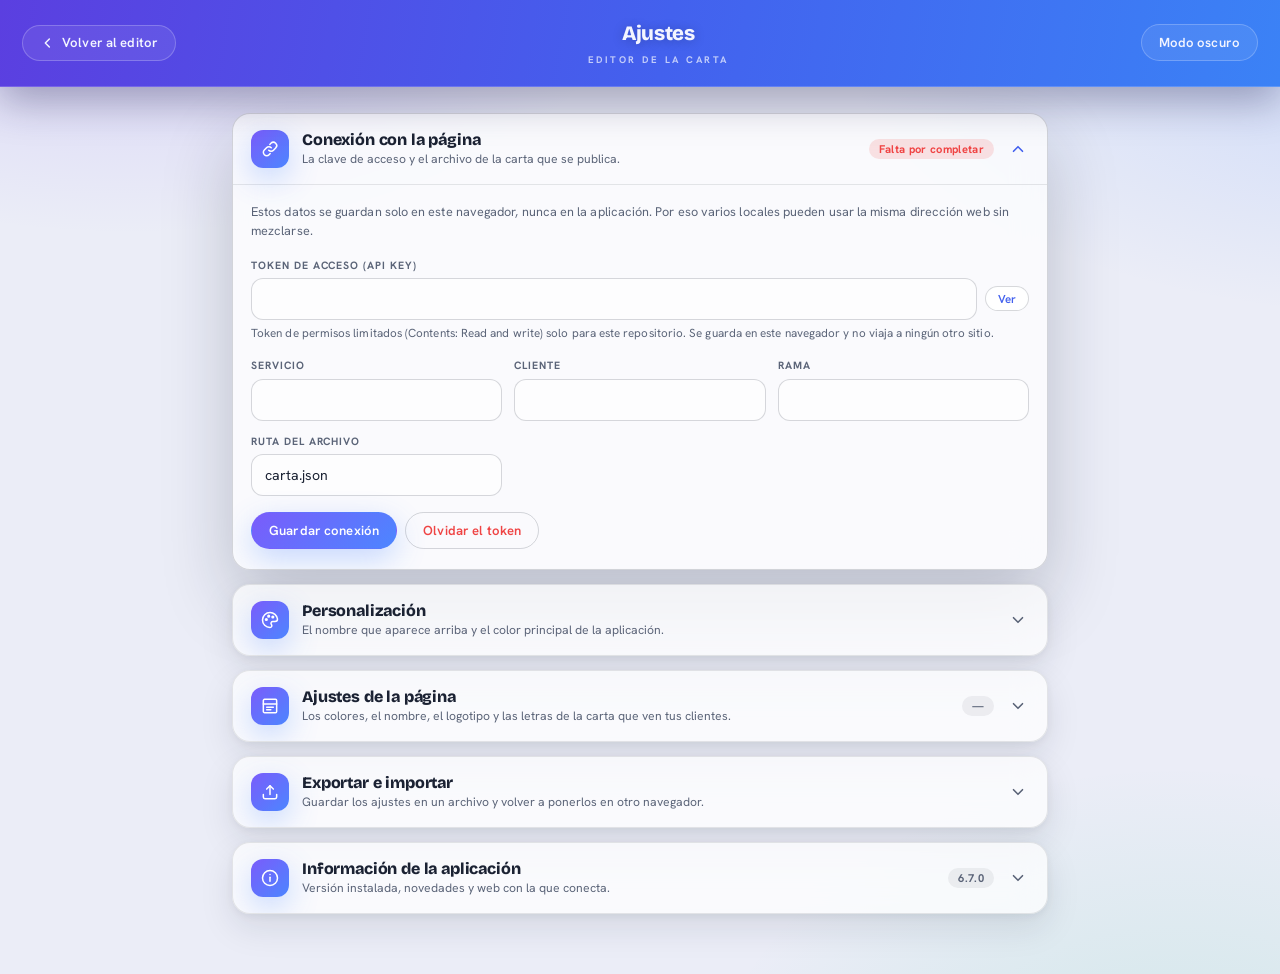
==== ajustes.html @ 87440344 "portada y diseño de notas" ====
<!DOCTYPE html>
<html lang="es">
<head>
<meta charset="UTF-8">
<meta name="viewport" content="width=device-width, initial-scale=1.0">
<title>Ajustes del editor</title>

<script>
/* Los mismos arranques que en index.html: el tema y el color, antes
   de pintar nada, para que no haya parpadeo de color al
   pasar de una página a la otra. */
(function(){try{var t=localStorage.getItem('editorCartaUniversal.tema');
if(t!=='claro'&&t!=='oscuro'){t=(window.matchMedia&&matchMedia('(prefers-color-scheme: dark)').matches)?'oscuro':'claro';}
document.documentElement.setAttribute('data-tema',t);}catch(e){document.documentElement.setAttribute('data-tema','claro');}})();

(function(){try{var g=JSON.parse(localStorage.getItem("editorCartaUniversal.color")||"null");
if(!g||!g.vars)return;var t=document.documentElement.getAttribute("data-tema")==="oscuro"?"oscuro":"claro";
var v=g.vars[t]||g.vars.claro;for(var k in v)document.documentElement.style.setProperty(k,v[k]);}catch(e){}})();
</script>

<!-- Aplicación instalable -->
<link rel="manifest" href="manifest.json">
<meta name="theme-color" content="#0F2E52">
<link rel="icon" href="img/icono-192.png" sizes="192x192">
<link rel="apple-touch-icon" href="img/icono-180.png">
<meta name="apple-mobile-web-app-capable" content="yes">
<meta name="apple-mobile-web-app-title" content="Editor">

<link rel="preconnect" href="https://fonts.googleapis.com">
<link rel="preconnect" href="https://fonts.gstatic.com" crossorigin>
<link href="https://fonts.googleapis.com/css2?family=Bricolage+Grotesque:opsz,wght@12..96,700;12..96,800&family=Hanken+Grotesk:wght@400;500;700&display=swap" rel="stylesheet">

<link rel="stylesheet" href="css/base.css">
<link rel="stylesheet" href="css/botones.css">
<link rel="stylesheet" href="css/formularios.css">
<link rel="stylesheet" href="css/barra.css">
<link rel="stylesheet" href="css/ajustes.css">
<link rel="stylesheet" href="css/color.css">
<link rel="stylesheet" href="css/version.css">
<link rel="stylesheet" href="css/apariencia.css">
</head>
<body data-pagina="ajustes">

<div class="barra">
  <div class="barra__cabecera">
    <a class="btn btn--claro btn--volver" href="./">
      <svg viewBox="0 0 24 24" fill="none" stroke="currentColor" stroke-width="2.2"
           stroke-linecap="round" stroke-linejoin="round" aria-hidden="true"><path d="m14 6-6 6 6 6"/></svg>
      Volver al editor
    </a>
    <div class="barra__marca barra__marca--centro">
      <div class="barra__titulo">Ajustes</div>
      <div class="barra__sub">Editor de <span data-nombre-editor>la carta</span></div>
    </div>
    <button class="btn btn--tema" id="btnTema" type="button" aria-pressed="false">Modo oscuro</button>
  </div>
</div>

<p class="mensaje" id="mensaje" hidden></p>

<main class="ajustes">

  <!-- ============ 1. Conexión con la página (la API KEY) ============ -->
  <article class="apartado" id="apConexion">
    <button class="apartado__cabecera" type="button" aria-expanded="false" aria-controls="cuerpoConexion">
      <span class="apartado__icono" aria-hidden="true">
        <svg viewBox="0 0 24 24" fill="none" stroke="currentColor" stroke-width="1.8"
             stroke-linecap="round" stroke-linejoin="round">
          <path d="M10.5 13.5a4 4 0 0 0 5.7 0l2.6-2.6a4 4 0 0 0-5.7-5.7l-1.3 1.3"/>
          <path d="M13.5 10.5a4 4 0 0 0-5.7 0l-2.6 2.6a4 4 0 0 0 5.7 5.7l1.3-1.3"/>
        </svg>
      </span>
      <span class="apartado__texto">
        <span class="apartado__titulo">Conexión con la página</span>
        <span class="apartado__pista">La clave de acceso y el archivo de la carta que se publica.</span>
      </span>
      <span class="apartado__estado" id="estadoConexion">—</span>
      <span class="apartado__flecha" aria-hidden="true">
        <svg viewBox="0 0 24 24" fill="none" stroke="currentColor" stroke-width="2.2"
             stroke-linecap="round" stroke-linejoin="round"><path d="m6 9 6 6 6-6"/></svg>
      </span>
    </button>

    <div class="apartado__cuerpo" id="cuerpoConexion" hidden>
      <p class="apartado__nota">Estos datos se guardan solo en este navegador, nunca en la
        aplicación. Por eso varios locales pueden usar la misma dirección web sin mezclarse.</p>

      <label class="campo campo--clave">
        <span class="campo__etiqueta">Token de acceso (API key)</span>
        <span class="campo__conboton">
          <input type="password" id="cfgToken" autocomplete="off" spellcheck="false">
          <button class="btn btn--suave btn--mini" id="btnVerToken" type="button" aria-pressed="false">Ver</button>
        </span>
        <span class="campo__pista">Token de permisos limitados (Contents: Read and write) solo para este
          repositorio. Se guarda en este navegador y no viaja a ningún otro sitio.</span>
      </label>

      <div class="ajustes__rejilla">
        <label class="campo"><span class="campo__etiqueta">Servicio</span>
          <input type="text" id="cfgOwner" autocomplete="off" spellcheck="false"></label>
        <label class="campo"><span class="campo__etiqueta">Cliente</span>
          <input type="text" id="cfgRepo" autocomplete="off" spellcheck="false"></label>
        <label class="campo"><span class="campo__etiqueta">Rama</span>
          <input type="text" id="cfgRama" autocomplete="off" spellcheck="false"></label>
        <label class="campo"><span class="campo__etiqueta">Ruta del archivo</span>
          <input type="text" id="cfgRuta" value="carta.json" autocomplete="off" spellcheck="false"></label>
      </div>

      <div class="ajustes__acciones">
        <button class="btn btn--principal" id="btnGuardarCfg" type="button">Guardar conexión</button>
        <button class="btn btn--peligro" id="btnOlvidarToken" type="button">Olvidar el token</button>
      </div>
    </div>
  </article>

  <!-- ============ 2. Personalización ============ -->
  <article class="apartado" id="apPersonalizacion">
    <button class="apartado__cabecera" type="button" aria-expanded="false" aria-controls="cuerpoPersonalizacion">
      <span class="apartado__icono" aria-hidden="true">
        <svg viewBox="0 0 24 24" fill="none" stroke="currentColor" stroke-width="1.8"
             stroke-linecap="round" stroke-linejoin="round">
          <path d="M12 3a9 9 0 1 0 0 18 2.2 2.2 0 0 0 1.7-3.6 2.2 2.2 0 0 1 1.7-3.6H18a3 3 0 0 0 3-3 9 9 0 0 0-9-7.8Z"/>
          <circle cx="7.6" cy="11.4" r="1"/><circle cx="10.4" cy="7.4" r="1"/><circle cx="15.4" cy="8.4" r="1"/>
        </svg>
      </span>
      <span class="apartado__texto">
        <span class="apartado__titulo">Personalización</span>
        <span class="apartado__pista">El nombre que aparece arriba y el color principal de la aplicación.</span>
      </span>
      <span class="apartado__flecha" aria-hidden="true">
        <svg viewBox="0 0 24 24" fill="none" stroke="currentColor" stroke-width="2.2"
             stroke-linecap="round" stroke-linejoin="round"><path d="m6 9 6 6 6-6"/></svg>
      </span>
    </button>

    <div class="apartado__cuerpo" id="cuerpoPersonalizacion" hidden>

      <section class="bloque">
        <h3 class="bloque__titulo">Nombre del editor</h3>
        <label class="campo">
          <span class="campo__etiqueta">Nombre</span>
          <input type="text" id="cfgNombre" autocomplete="off">
          <span class="campo__pista">Aparece en el título como «Editor de …». Útil para reconocer de un
            vistazo en qué local estás si gestionas varios.</span>
        </label>
        <p class="bloque__ejemplo">Se verá así: <b id="nombreEjemplo">Editor de la carta</b></p>
        <div class="ajustes__acciones">
          <button class="btn btn--principal" id="btnGuardarNombre" type="button">Guardar nombre</button>
        </div>
      </section>

      <section class="bloque">
        <h3 class="bloque__titulo">Color principal</h3>
        <p class="bloque__nota">Es el color de la barra de arriba, de los botones de acción y de la
          sección marcada. Se guarda en este navegador.</p>

        <div class="color__modos">
          <button class="chip" id="colorModoDegradado" type="button" aria-pressed="true">Degradado</button>
          <button class="chip" id="colorModoSolido" type="button" aria-pressed="false">Un color</button>
        </div>

        <div class="color__previa" id="colorPrevia">
          <span class="color__previa-titulo">Editor de la carta</span>
          <span class="color__previa-boton" id="colorPreviaBoton">Publicar cambios</span>
        </div>

        <div class="color__ruedas">
          <label class="color__rueda"><span class="campo__etiqueta">Color</span>
            <input type="color" id="colorC1" value="#7A5CFB"></label>
          <label class="color__rueda" id="colorSegundo"><span class="campo__etiqueta">Segundo color</span>
            <input type="color" id="colorC2" value="#4C86FF"></label>
        </div>

        <span class="campo__etiqueta">Combinaciones hechas</span>
        <div class="color__sugerencias" id="colorSugerencias">
          <button class="color__sugerencia" type="button" title="Violeta y azul (original)"
                  data-color-1="#7A5CFB" data-color-2="#4C86FF"
                  style="background:linear-gradient(135deg,#7A5CFB,#4C86FF)"></button>
          <button class="color__sugerencia" type="button" title="Esmeralda"
                  data-color-1="#0EA372" data-color-2="#34D399"
                  style="background:linear-gradient(135deg,#0EA372,#34D399)"></button>
          <button class="color__sugerencia" type="button" title="Atardecer"
                  data-color-1="#F97316" data-color-2="#EF4444"
                  style="background:linear-gradient(135deg,#F97316,#EF4444)"></button>
          <button class="color__sugerencia" type="button" title="Océano"
                  data-color-1="#0EA5E9" data-color-2="#14B8A6"
                  style="background:linear-gradient(135deg,#0EA5E9,#14B8A6)"></button>
          <button class="color__sugerencia" type="button" title="Frambuesa"
                  data-color-1="#DB2777" data-color-2="#8B5CF6"
                  style="background:linear-gradient(135deg,#DB2777,#8B5CF6)"></button>
          <button class="color__sugerencia" type="button" title="Azul marino"
                  data-color-1="#1E3A8A" style="background:#1E3A8A"></button>
          <button class="color__sugerencia" type="button" title="Grafito"
                  data-color-1="#334155" style="background:#334155"></button>
        </div>

        <div class="ajustes__acciones">
          <button class="btn btn--principal" id="btnColorGuardar" type="button">Guardar color</button>
          <button class="btn btn--peligro" id="btnColorRestaurar" type="button">Restaurar original</button>
        </div>
      </section>
    </div>
  </article>

  <!-- ============ 3. Ajustes de la página ============
       La personalización de la carta que ven los clientes del negocio.
       A diferencia del resto de apartados, esto NO se guarda en el
       navegador: se publica en la página, igual que la carta.
       La lógica vive en js/pagina-apariencia.js. -->
  <article class="apartado" id="apPagina">
    <button class="apartado__cabecera" type="button" aria-expanded="false" aria-controls="cuerpoPagina">
      <span class="apartado__icono" aria-hidden="true">
        <svg viewBox="0 0 24 24" fill="none" stroke="currentColor" stroke-width="1.8"
             stroke-linecap="round" stroke-linejoin="round">
          <path d="M4 5.5A1.5 1.5 0 0 1 5.5 4h13A1.5 1.5 0 0 1 20 5.5v13a1.5 1.5 0 0 1-1.5 1.5h-13A1.5 1.5 0 0 1 4 18.5Z"/>
          <path d="M4 9.5h16"/><path d="M8 13.5h8"/><path d="M8 16.5h5"/>
        </svg>
      </span>
      <span class="apartado__texto">
        <span class="apartado__titulo">Ajustes de la página</span>
        <span class="apartado__pista">Los colores, el nombre, el logotipo y las letras de la carta que ven tus clientes.</span>
      </span>
      <span class="apartado__estado" id="estadoPagina">—</span>
      <span class="apartado__flecha" aria-hidden="true">
        <svg viewBox="0 0 24 24" fill="none" stroke="currentColor" stroke-width="2.2"
             stroke-linecap="round" stroke-linejoin="round"><path d="m6 9 6 6 6-6"/></svg>
      </span>
    </button>

    <div class="apartado__cuerpo" id="cuerpoPagina" hidden>
      <p class="apartado__nota">Estos ajustes no se quedan en este navegador: al pulsar
        «Publicar en la página» se suben a tu carta, igual que cuando publicas un precio nuevo.
        La miniatura de aquí abajo enseña cómo quedará la portada.</p>

      <!-- Portada en miniatura: refleja en vivo todo lo de este apartado. -->
      <div class="previa-carta" id="previaCarta" aria-hidden="true">
        <img class="previa-carta__fondo" id="previaFondo" alt="" hidden>
        <div class="previa-carta__halo"></div>
        <p class="previa-carta__lema" id="previaLema" hidden></p>
        <div class="previa-carta__marca">
          <img class="previa-carta__logo" id="previaLogo" alt="" hidden>
          <h3 class="previa-carta__nombre" id="previaNombre">Nombre del negocio</h3>
        </div>
        <div class="previa-carta__pie">
          <span class="previa-carta__plato">Tosta de aguacate</span>
          <span class="previa-carta__precio">7,90 €</span>
        </div>
        <p class="previa-carta__nota">Así se verán los platos, los precios y el texto de tu carta.</p>
      </div>
      <div class="ajustes__acciones">
        <button class="btn btn--suave btn--mini" id="btnAparRecargar" type="button">Volver a traer lo publicado</button>
      </div>

      <!-- ===== Colores ===== -->
      <section class="bloque">
        <h3 class="bloque__titulo">Colores</h3>
        <p class="bloque__nota">El color <b>principal</b> tiñe los títulos, las líneas, los degradados
          y los detalles de la carta. El color de <b>fondo</b> es el de toda la página. El resto de
          tonos (bordes, textos apagados…) se calculan solos para que siempre queden a juego.</p>

        <div class="color__ruedas">
          <label class="color__rueda"><span class="campo__etiqueta">Color principal</span>
            <input type="color" id="aparColorPrincipal" value="#E9B44C"></label>
          <label class="color__rueda"><span class="campo__etiqueta">Color de fondo</span>
            <input type="color" id="aparColorFondo" value="#12100E"></label>
        </div>

        <span class="campo__etiqueta">Color del texto</span>
        <div class="apariencia__texto-modos">
          <button class="chip" id="aparTextoAuto" type="button" aria-pressed="true">Automático (blanco o negro, el que mejor se lea)</button>
          <button class="chip" id="aparTextoManual" type="button" aria-pressed="false">Elegirlo yo</button>
        </div>
        <div class="color__ruedas" id="aparTextoRueda" hidden>
          <label class="color__rueda"><span class="campo__etiqueta">Color del texto</span>
            <input type="color" id="aparColorTexto" value="#F4EFE7"></label>
        </div>

        <div class="ajustes__acciones">
          <button class="btn btn--peligro" id="btnAparColoresOriginales" type="button">Restaurar los colores originales</button>
        </div>
      </section>

      <!-- ===== Nombre y eslogan ===== -->
      <section class="bloque">
        <h3 class="bloque__titulo">Nombre y eslogan</h3>
        <label class="campo">
          <span class="campo__etiqueta">Título de la página</span>
          <input type="text" id="aparTitulo" autocomplete="off">
          <span class="campo__pista">Es el nombre grande de la portada. Si tu logotipo ya lleva el
            nombre dentro, deja este campo vacío y en la portada saldrá solo el logotipo.</span>
        </label>
        <div class="ajustes__rejilla">
          <label class="campo"><span class="campo__etiqueta">Eslogan (español)</span>
            <input type="text" id="aparEsloganEs" autocomplete="off"></label>
          <label class="campo"><span class="campo__etiqueta">Eslogan (inglés, opcional)</span>
            <input type="text" id="aparEsloganEn" autocomplete="off"></label>
        </div>
        <p class="bloque__nota">El eslogan es la frase pequeña que aparece encima del título.
          Déjalo vacío si no quieres que salga.</p>
      </section>

      <!-- ===== Logotipo ===== -->
      <section class="bloque">
        <h3 class="bloque__titulo">Logotipo</h3>
        <p class="bloque__nota">Vale cualquier forma: apaisado, cuadrado o redondo. La carta lo
          encaja en la portada sin recortarlo ni deformarlo. Con título y logotipo salen los dos
          juntos; sin título, el logotipo ocupa la portada él solo; y sin logotipo, sale solo el título.</p>

        <div class="apariencia__logo-fila">
          <div class="apariencia__logo-marco">
            <img id="aparLogoImg" alt="Logotipo actual" hidden>
            <span class="apariencia__logo-vacio" id="aparLogoVacio">Sin logotipo</span>
          </div>
          <div class="apariencia__logo-datos">
            <label class="campo">
              <span class="campo__etiqueta">Imagen del logotipo</span>
              <input type="file" id="aparLogoArchivo" accept="image/png,image/jpeg,image/webp,image/svg+xml,image/gif">
              <span class="campo__pista">Mejor un PNG o un SVG con fondo transparente. Si la imagen
                es enorme se encoge sola antes de subirla.</span>
            </label>
            <div class="ajustes__acciones">
              <button class="btn btn--peligro btn--mini" id="btnAparLogoQuitar" type="button" hidden>Quitar el logotipo</button>
            </div>
          </div>
        </div>
      </section>

      <!-- ===== Fondo de la portada ===== -->
      <section class="bloque">
        <h3 class="bloque__titulo">Fondo de la portada</h3>
        <p class="bloque__nota">Una foto detrás del título, el eslogan y el logotipo. La carta la
          oscurece un poco sola, para que el texto se lea encima. Como la portada es alta y estrecha
          en el móvil y baja y ancha en el ordenador, la foto se recorta según la pantalla: marca en
          la cuadrícula qué parte no se puede perder.</p>

        <div class="apariencia__fondo-fila">
          <div class="apariencia__fondo-marco">
            <img id="aparFondoImg" alt="Fondo actual de la portada" hidden>
            <span class="apariencia__fondo-vacio" id="aparFondoVacio">Sin foto de fondo</span>
            <div class="foco-rejilla" id="aparFondoRejilla" role="group"
                 aria-label="Zona importante de la foto" hidden></div>
          </div>
          <div class="apariencia__fondo-datos">
            <label class="campo">
              <span class="campo__etiqueta">Foto de la portada</span>
              <input type="file" id="aparFondoArchivo" accept="image/png,image/jpeg,image/webp">
              <span class="campo__pista">Mejor una foto apaisada y bien iluminada. Si es enorme se
                encoge sola antes de subirla.</span>
            </label>
            <p class="campo__pista" id="aparFondoFocoRotulo"></p>
            <div class="ajustes__acciones">
              <button class="btn btn--peligro btn--mini" id="btnAparFondoQuitar" type="button" hidden>Quitar la foto</button>
            </div>
          </div>
        </div>
      </section>

      <!-- ===== Fuentes ===== -->
      <section class="bloque">
        <h3 class="bloque__titulo">Fuentes (las letras)</h3>
        <p class="bloque__nota">Si el negocio tiene su propia letra, súbela aquí y la carta la usará.
          Una para el título grande y otra para el resto del texto; puedes cambiar solo una de las
          dos. Valen los archivos WOFF2, WOFF, TTF y OTF.</p>

        <div class="ajustes__rejilla">
          <div>
            <label class="campo">
              <span class="campo__etiqueta">Fuente del título</span>
              <input type="file" id="aparFuenteTitulo" accept=".woff2,.woff,.ttf,.otf">
            </label>
            <p class="apariencia__fuente-estado" id="aparFuenteTituloEstado">Ahora mismo se usa la letra de serie de la carta.</p>
            <div class="ajustes__acciones">
              <button class="btn btn--peligro btn--mini" id="btnAparFuenteTituloQuitar" type="button" hidden>Volver a la letra de serie</button>
            </div>
          </div>
          <div>
            <label class="campo">
              <span class="campo__etiqueta">Fuente del resto del texto</span>
              <input type="file" id="aparFuenteTexto" accept=".woff2,.woff,.ttf,.otf">
            </label>
            <p class="apariencia__fuente-estado" id="aparFuenteTextoEstado">Ahora mismo se usa la letra de serie de la carta.</p>
            <div class="ajustes__acciones">
              <button class="btn btn--peligro btn--mini" id="btnAparFuenteTextoQuitar" type="button" hidden>Volver a la letra de serie</button>
            </div>
          </div>
        </div>
        <p class="bloque__nota">Para leer bien en el móvil, la del texto conviene que sea una letra
          sencilla; las muy decorativas lucen más solo en el título.</p>
      </section>

      <!-- ===== Mensajes del pie de página ===== -->
      <section class="bloque">
        <h3 class="bloque__titulo">Mensajes del pie de página</h3>
        <p class="bloque__nota">Textos que salen al final de la carta: horarios, avisos,
          agradecimientos, direcciones… Cada mensaje lleva un título y un texto, y puedes añadir
          tantos como quieras (o ninguno).</p>

        <div class="pie-bloques" id="aparPieBloques"></div>

        <div class="ajustes__acciones">
          <button class="btn btn--suave" id="btnAparPieAnadir" type="button">+ Añadir un mensaje</button>
        </div>
      </section>

      <!-- ===== Redes sociales ===== -->
      <section class="bloque">
        <h3 class="bloque__titulo">Redes sociales</h3>
        <p class="bloque__nota">Pega el enlace de las redes que quieras enseñar y su icono aparecerá
          abajo del todo de la carta, pintado con tu color principal. Las que dejes en blanco no
          salen. Los enlaces se abren en una pestaña nueva.</p>

        <!-- Las seis redes con su icono y su campo de enlace. Las pinta
             js/pagina-apariencia.js para no repetir aquí seis veces lo mismo. -->
        <div class="redes" id="aparPieRedes"></div>
      </section>

      <!-- ===== Publicar ===== -->
      <div class="apariencia__publicar">
        <button class="btn btn--principal" id="btnPublicarPagina" type="button" disabled>Publicar en la página</button>
        <span class="apariencia__espera" id="aparEspera" hidden>Desplegando… 2:00</span>
      </div>
      <p class="apartado__nota">Mientras la página se despliega (unos dos minutos), este botón y el de
        «Publicar cambios» del editor quedan bloqueados a la vez: es la misma espera para los dos.</p>
    </div>
  </article>

  <!-- ============ 4. Exportar e importar ============ -->
  <article class="apartado" id="apCopia">
    <button class="apartado__cabecera" type="button" aria-expanded="false" aria-controls="cuerpoCopia">
      <span class="apartado__icono" aria-hidden="true">
        <svg viewBox="0 0 24 24" fill="none" stroke="currentColor" stroke-width="1.8"
             stroke-linecap="round" stroke-linejoin="round">
          <path d="M4 15v3a2 2 0 0 0 2 2h12a2 2 0 0 0 2-2v-3"/>
          <path d="M8 8.5 12 4.5l4 4"/><path d="M12 4.5V15"/>
        </svg>
      </span>
      <span class="apartado__texto">
        <span class="apartado__titulo">Exportar e importar</span>
        <span class="apartado__pista">Guardar los ajustes en un archivo y volver a ponerlos en otro navegador.</span>
      </span>
      <span class="apartado__flecha" aria-hidden="true">
        <svg viewBox="0 0 24 24" fill="none" stroke="currentColor" stroke-width="2.2"
             stroke-linecap="round" stroke-linejoin="round"><path d="m6 9 6 6 6-6"/></svg>
      </span>
    </button>

    <div class="apartado__cuerpo" id="cuerpoCopia" hidden>
      <p class="apartado__nota">Los ajustes se guardan solo en este navegador, así que se pierden al
        cambiar de dispositivo, al borrar los datos del navegador o al reinstalar. Aquí puedes meterlos
        todos en un archivo y volver a soltarlos donde haga falta. <b>La carta no va dentro</b>: esa
        está en el repositorio y se trae desde el editor.</p>

      <section class="bloque">
        <h3 class="bloque__titulo">Exportar</h3>
        <p class="bloque__nota">Se descarga un archivo <code>.json</code> con los datos de conexión
          (servicio, cliente, rama y ruta), la web conectada, el nombre del editor, el color principal
          y el modo claro u oscuro.</p>

        <span class="campo__etiqueta">Qué más incluir</span>
        <div class="chips">
          <button class="chip" id="btnIncluirToken" type="button" aria-pressed="false">Incluir el token de acceso</button>
        </div>
        <p class="bloque__aviso" id="copiaAvisoToken" hidden>
          Con el token dentro, quien abra el archivo puede publicar cambios en la página. Guárdalo
          donde nadie más lo vea y no lo mandes por correo ni por mensajería. Sin él, el archivo es
          inofensivo, pero al importarlo habrá que volver a pegar el token a mano.</p>

        <div class="ajustes__acciones">
          <button class="btn btn--principal" id="btnExportar" type="button">Descargar archivo de ajustes</button>
        </div>
      </section>

      <section class="bloque">
        <h3 class="bloque__titulo">Importar</h3>
        <p class="bloque__nota">Elige un archivo exportado desde aquí. Antes de cambiar nada se te
          enseña lo que trae dentro; solo se aplica cuando lo confirmas.</p>

        <label class="campo">
          <span class="campo__etiqueta">Archivo de ajustes</span>
          <input type="file" id="importArchivo" accept="application/json,.json">
          <span class="campo__pista">Lo que traiga el archivo sustituye a lo que haya ahora; lo que no
            traiga se queda como está.</span>
        </label>

        <dl class="ficha" id="importFicha" hidden></dl>

        <p class="bloque__aviso" id="importFuturo" hidden>
          Este archivo se hizo con una versión más nueva del editor. Se importará lo que se entienda;
          si algo no aparece, actualiza la aplicación y vuelve a probar.</p>

        <div class="ajustes__acciones">
          <button class="btn btn--principal" id="btnImportar" type="button" disabled>Importar estos ajustes</button>
          <button class="btn btn--suave" id="btnImportarCancelar" type="button">Cancelar</button>
        </div>
      </section>
    </div>
  </article>

  <!-- ============ 5. Información de la aplicación ============ -->
  <article class="apartado" id="apInformacion">
    <button class="apartado__cabecera" type="button" aria-expanded="false" aria-controls="cuerpoInformacion">
      <span class="apartado__icono" aria-hidden="true">
        <svg viewBox="0 0 24 24" fill="none" stroke="currentColor" stroke-width="1.8"
             stroke-linecap="round" stroke-linejoin="round">
          <circle cx="12" cy="12" r="9"/><path d="M12 11v5"/><path d="M12 7.8h.01"/>
        </svg>
      </span>
      <span class="apartado__texto">
        <span class="apartado__titulo">Información de la aplicación</span>
        <span class="apartado__pista">Versión instalada, novedades y web con la que conecta.</span>
      </span>
      <span class="apartado__estado" id="estadoVersion">—</span>
      <span class="apartado__flecha" aria-hidden="true">
        <svg viewBox="0 0 24 24" fill="none" stroke="currentColor" stroke-width="2.2"
             stroke-linecap="round" stroke-linejoin="round"><path d="m6 9 6 6 6-6"/></svg>
      </span>
    </button>

    <div class="apartado__cuerpo" id="cuerpoInformacion" hidden>

      <section class="bloque">
        <h3 class="bloque__titulo">Versión instalada</h3>
        <p class="version-salto"><b id="infoVersion">Versión —</b>
          <span id="infoFecha">Fecha de publicación desconocida</span></p>
        <p class="bloque__nota" id="infoTitulo">Novedades del editor</p>
        <ul class="novedades" id="infoCambios"></ul>
      </section>

      <section class="bloque">
        <h3 class="bloque__titulo">Web con la que conecta</h3>
        <p class="bloque__nota">Es la página que se actualiza al pulsar «Publicar cambios».
          Se intenta averiguar sola a partir de GitHub; si no acierta, escríbela a mano.</p>

        <dl class="ficha">
          <div class="ficha__fila">
            <dt>Nombre</dt><dd id="fichaSitioNombre">Sin nombre</dd>
          </div>
          <div class="ficha__fila">
            <dt>Dirección</dt>
            <dd><a class="ficha__enlace" id="fichaSitioUrl" target="_blank" rel="noopener noreferrer"
                   aria-disabled="true">Sin averiguar todavía</a></dd>
          </div>
          <div class="ficha__fila">
            <dt>Repositorio</dt><dd id="fichaRepo">Sin configurar</dd>
          </div>
        </dl>

        <div class="ajustes__rejilla">
          <label class="campo"><span class="campo__etiqueta">Nombre de la web</span>
            <input type="text" id="sitioNombre" autocomplete="off"></label>
          <label class="campo"><span class="campo__etiqueta">Dirección web</span>
            <input type="text" id="sitioUrl" inputmode="url" autocomplete="off" spellcheck="false"
                   placeholder="https://…"></label>
        </div>

        <div class="ajustes__acciones">
          <button class="btn btn--principal" id="btnGuardarSitio" type="button">Guardar</button>
          <button class="btn btn--suave" id="btnDetectarSitio" type="button">Averiguar desde GitHub</button>
        </div>
      </section>
    </div>
  </article>

</main>

<!-- ===== Programa =====
     El orden importa: cada archivo usa cosas definidas en los
     anteriores. Si añades uno nuevo, colócalo en su sitio. -->
<script src="js/config.js"></script>
<script src="js/utiles.js"></script>
<script src="js/tema.js"></script>
<script src="js/ajustes.js"></script>
<script src="js/color.js"></script>
<script src="js/color-ui.js"></script>
<script src="js/version.js"></script>
<script src="js/pagina-ajustes.js"></script>
<script src="js/pagina-apariencia.js"></script>
<script src="js/copia-ajustes.js"></script>
</body>
</html>
---- css/base.css ----
/* =========================================================
   BASE
   Colores, tema claro/oscuro, tipografía y utilidades que
   usa toda la aplicación.
   Lenguaje visual: fondo "aurora" con degradados suaves,
   superficies de cristal esmerilado (blur), acento violeta→azul
   y sombras suaves. Cambiar el acento o el fondo aquí cambia
   toda la app.
   ========================================================= */

:root{
  /* Superficies */
  --marfil:#EBEDF7;                       /* base del fondo */
  --marfil-alto:rgba(255,255,255,.72);    /* cristal esmerilado (tarjetas, panel) */
  --velo:rgba(255,255,255,.55);           /* relleno hundido (inputs) */
  --solido:#FFFFFF;                        /* superficie totalmente opaca */
  /* Fondo aurora de la página */
  --fondo:
    radial-gradient(900px 520px at 10% -8%, rgba(122,92,251,.22), transparent 60%),
    radial-gradient(1040px 540px at 110% 2%, rgba(76,134,255,.20), transparent 55%),
    radial-gradient(820px 640px at 92% 118%, rgba(16,185,129,.14), transparent 60%),
    var(--marfil);
  /* Barra superior */
  --grad-barra:linear-gradient(100deg,#5B3FE0 0%,#4361EE 52%,#3B82F6 100%);
  --barra-texto:#F3F5FF;
  /* Acento (degradado violeta → azul) */
  --acento-1:#7A5CFB; --acento-2:#4C86FF;
  --grad:linear-gradient(135deg,var(--acento-1),var(--acento-2));
  --acento-tenue:rgba(122,92,251,.12);
  --glow:0 10px 30px rgba(76,134,255,.30);
  /* Texto SOBRE el acento, y acento usado COMO texto sobre fondo claro.
     El selector de color los recalcula para que siempre se lean. */
  --sobre-acento:#FFFFFF;
  --acento-texto:#4361EE;
  --grad-texto:linear-gradient(135deg,#6D4CF0,#3B6FE0);
  /* Veladuras y bordes DENTRO de la barra. Son claros porque la barra
     es oscura; si el usuario elige un color claro, el selector de color
     los cambia a oscuros para que se sigan viendo. */
  --barra-velo:rgba(255,255,255,.08);
  --barra-velo-mas:rgba(255,255,255,.18);
  --barra-borde:rgba(255,255,255,.22);
  --barra-borde-mas:rgba(255,255,255,.42);
  --barra-sub:rgba(243,245,255,.72);
  --sobre-acento-velo:rgba(255,255,255,.22);
  --acento-borde:transparent;
  /* Acentos secundarios */
  --naranja:#F97316; --naranja-hondo:#EA6A0C;   /* cálido, uso puntual */
  --verde:#10B981;   --verde-hondo:#0EA372;     /* esmeralda: acciones positivas */
  /* Veladuras verdes: el mismo papel que --acento-tenue pero en esmeralda.
     Se usan para marcar el grupo elegido en el árbol sin recargar la vista. */
  --verde-tenue:rgba(16,185,129,.13);
  --verde-tenue-mas:rgba(16,185,129,.20);
  --verde-texto:#0A6E4E;                        /* verde legible sobre fondo claro */
  /* Texto */
  --tinta:#1B2233; --tinta-suave:#5B6478;
  /* Estados y líneas */
  --aviso:#EF4444; --bien:#10B981;
  --linea:rgba(23,29,45,.10);
  --linea-fuerte:rgba(23,29,45,.17);
  --guia:rgba(23,29,45,.14);
  /* Barra de desplazamiento del panel: negra en el tema claro, muy
     transparente para que casi no se note, y algo más marcada al pasar
     el ratón por encima. */
  --desliz:rgba(23,29,45,.20);
  --desliz-fuerte:rgba(23,29,45,.38);
  --pastilla:rgba(23,29,45,.06);
  /* Elevación, curvatura y desenfoque */
  --sombra:0 2px 8px rgba(20,26,50,.06),0 14px 34px rgba(20,26,50,.10);
  --sombra-alta:0 30px 70px rgba(20,26,50,.22);
  --blur:16px;
  --radio:18px; --radio-m:12px; --radio-s:10px;
  --display:"Bricolage Grotesque",system-ui,sans-serif; --texto:"Hanken Grotesk",system-ui,sans-serif;
}
[data-tema="oscuro"]{
  --marfil:#080B14;                       /* casi negro azulado */
  --marfil-alto:rgba(26,31,46,.60);       /* cristal oscuro esmerilado */
  --velo:rgba(255,255,255,.045);
  --solido:#141824;
  --fondo:
    radial-gradient(900px 540px at 8% -10%, rgba(96,66,232,.30), transparent 60%),
    radial-gradient(1060px 580px at 112% 0%, rgba(20,70,140,.42), transparent 55%),
    radial-gradient(860px 680px at 92% 120%, rgba(16,185,129,.14), transparent 60%),
    var(--marfil);
  --grad-barra:linear-gradient(100deg,#241C54 0%,#1E2A66 52%,#123A73 100%);
  --barra-texto:#EAECF7;
  --acento-1:#8B7BFF; --acento-2:#54A0FF;
  --acento-tenue:rgba(139,123,255,.16);
  --glow:0 10px 34px rgba(84,160,255,.32);
  --sobre-acento:#FFFFFF;
  --acento-texto:#8FB8FF;
  --grad-texto:linear-gradient(135deg,#A594FF,#7FC0FF);
  --barra-velo:rgba(255,255,255,.08);
  --barra-velo-mas:rgba(255,255,255,.18);
  --barra-borde:rgba(255,255,255,.22);
  --barra-borde-mas:rgba(255,255,255,.42);
  --barra-sub:rgba(243,245,255,.72);
  --sobre-acento-velo:rgba(255,255,255,.22);
  --acento-borde:transparent;
  --naranja:#FB923C; --naranja-hondo:#F97316;
  --verde:#34D399;   --verde-hondo:#10B981;
  --verde-tenue:rgba(52,211,153,.15);
  --verde-tenue-mas:rgba(52,211,153,.22);
  --verde-texto:#6EE7B7;
  --tinta:#E7EAF3; --tinta-suave:#98A2B8;
  --aviso:#F87171; --bien:#34D399;
  --linea:rgba(255,255,255,.09);
  --linea-fuerte:rgba(255,255,255,.15);
  --guia:rgba(255,255,255,.12);
  --desliz:rgba(255,255,255,.22);
  --desliz-fuerte:rgba(255,255,255,.42);
  --pastilla:rgba(255,255,255,.06);
  --sombra:0 2px 10px rgba(0,0,0,.35),0 18px 42px rgba(0,0,0,.5);
  --sombra-alta:0 30px 80px rgba(0,0,0,.62);
}

*,*::before,*::after{box-sizing:border-box}
/* Nada debe desbordar a los lados: evita los huecos y el scroll
   horizontal que aparecían en móvil. Va en <html> para no romper el
   position:sticky de la barra superior. */
html{overflow-x:hidden}
body{margin:0;background:var(--fondo) fixed;background-color:var(--marfil);
  /* Columna a pantalla completa: así el taller puede estirarse hasta
     abajo y no queda una franja de fondo suelta cuando hay poco
     contenido. dvh tiene en cuenta la barra del navegador en móvil. */
  display:flex;flex-direction:column;min-height:100vh;min-height:100dvh;
  color:var(--tinta);font-family:var(--texto);font-size:15px;line-height:1.55;
  letter-spacing:.005em;-webkit-font-smoothing:antialiased;text-rendering:optimizeLegibility;
  transition:color .2s}

[hidden]{display:none!important}
:focus-visible{outline:2px solid var(--acento-1);outline-offset:2px}
::selection{background:var(--acento-tenue)}

/* Franja de aviso bajo la barra superior */
.mensaje{padding:11px 20px;font-size:.85rem;font-weight:500}
.mensaje--info{background:var(--acento-tenue);color:var(--acento-texto)}
.mensaje--bien{background:rgba(16,185,129,.14);color:var(--verde-hondo)}
.mensaje--error{background:rgba(239,68,68,.14);color:var(--aviso)}

/* Recuadro punteado para "aquí todavía no hay nada" */
.vacio{padding:44px 22px;text-align:center;color:var(--tinta-suave);font-size:.86rem;
  border:1.5px dashed var(--linea-fuerte);border-radius:var(--radio-m);background:var(--velo)}
---- css/botones.css ----
/* =========================================================
   BOTONES Y CONTROLES PEQUEÑOS
   Todos los botones de la aplicación salen de aquí.
   El principal es un degradado de acento con brillo; los
   demás, cristal o contorno fino.
   ========================================================= */

.btn{padding:9px 17px;border:1px solid transparent;border-radius:100px;font-family:inherit;
  font-size:.82rem;font-weight:600;letter-spacing:.01em;cursor:pointer;
  transition:background .16s,color .16s,border-color .16s,box-shadow .16s,transform .08s}
.btn:active{transform:translateY(1px)}
.btn:disabled{opacity:.45;cursor:not-allowed;box-shadow:none}
/* Un botón que en realidad es un enlace (ir a los ajustes, volver al
   editor). Sin esto el relleno de arriba y abajo no se aplicaría. */
a.btn{display:inline-flex;align-items:center;justify-content:center;
  text-decoration:none;line-height:1.2}

/* Acción principal: degradado violeta→azul con resplandor */
.btn--principal{background:var(--grad);color:var(--sobre-acento);box-shadow:var(--glow);
  border-color:var(--acento-borde)}
.btn--principal:hover:not(:disabled){filter:brightness(1.08);box-shadow:var(--glow)}

/* Botones sobre la barra superior (degradada): contorno claro translúcido */
.btn--claro{background:var(--barra-velo);color:var(--barra-texto);
  border-color:var(--barra-borde)}
.btn--claro:hover:not(:disabled){background:var(--barra-velo-mas);border-color:var(--barra-borde-mas)}

/* Botón suave: cristal esmerilado con texto de acento */
.btn--suave{background:var(--marfil-alto);color:var(--acento-texto);border-color:var(--linea-fuerte);
  -webkit-backdrop-filter:blur(8px);backdrop-filter:blur(8px)}
.btn--suave:hover:not(:disabled){background:var(--grad);color:var(--sobre-acento);border-color:transparent;box-shadow:var(--glow)}

.btn--peligro{background:transparent;color:var(--aviso);border-color:var(--linea-fuerte)}
.btn--peligro:hover:not(:disabled){background:var(--aviso);color:#fff;border-color:transparent}
.btn--mini{padding:4px 12px;font-size:.72rem}
.btn--tema{background:var(--barra-velo);color:var(--barra-texto);border-color:var(--barra-borde)}
.btn--tema:hover:not(:disabled){background:var(--barra-velo-mas);border-color:var(--barra-borde-mas)}

/* Flechitas de ordenar (▲ ▼) */
.mover{padding:2px 6px;border:1px solid var(--linea);border-radius:7px;background:var(--velo);
  color:var(--tinta-suave);font-size:.6rem;cursor:pointer;line-height:1;
  transition:background .14s,border-color .14s,color .14s}
.mover:hover{border-color:var(--acento-1);color:var(--acento-texto);background:var(--acento-tenue)}
.mover:disabled{opacity:.3;cursor:not-allowed}

/* Pastillas de alérgenos */
.chips{display:flex;flex-wrap:wrap;gap:6px;margin-top:8px}
.chip{padding:5px 12px;border:1px solid var(--linea-fuerte);border-radius:100px;background:var(--velo);
  font-family:inherit;font-size:.73rem;color:var(--tinta-suave);cursor:pointer;
  transition:background .12s,border-color .12s,color .12s,box-shadow .12s}
.chip:hover{border-color:var(--acento-1);color:var(--tinta)}
.chip[aria-pressed=true]{background:var(--grad);border-color:transparent;color:var(--sobre-acento);font-weight:700;
  box-shadow:var(--glow)}
---- css/formularios.css ----
/* =========================================================
   FORMULARIOS
   Etiqueta + casilla de escribir. Se usa en los ajustes,
   en las secciones, en los grupos y en cada plato.
   ========================================================= */

.campo{display:flex;flex-direction:column;gap:5px}
.campo__etiqueta{font-size:.66rem;font-weight:700;letter-spacing:.09em;
  text-transform:uppercase;color:var(--tinta-suave)}
.campo__pista{font-size:.73rem;color:var(--tinta-suave);line-height:1.4}

input,textarea{width:100%;padding:11px 13px;border:1px solid var(--linea-fuerte);
  border-radius:var(--radio-m);background:var(--velo);font-family:inherit;font-size:.88rem;
  color:var(--tinta);transition:border-color .15s,box-shadow .15s,background .15s}
textarea{resize:vertical;min-height:58px}
input::placeholder,textarea::placeholder{color:var(--tinta-suave);opacity:.7}
input:focus,textarea:focus{outline:none;border-color:var(--acento-1);background:var(--solido);
  box-shadow:0 0 0 4px var(--acento-tenue)}

/* Un campo por idioma, uno al lado del otro cuando cabe */
.par-idiomas{display:grid;gap:10px;grid-template-columns:repeat(auto-fit,minmax(220px,1fr));
  margin-bottom:10px}
---- css/barra.css ----
/* =========================================================
   BARRA SUPERIOR
   Título, botones principales y la cuenta atrás de los
   2 minutos que hay que esperar entre publicaciones.
   ========================================================= */

.barra{position:sticky;top:0;z-index:20;display:flex;flex-direction:column;gap:14px;
  padding:18px 22px;background:var(--grad-barra);color:var(--barra-texto);
  border-bottom:1px solid var(--barra-velo-mas);
  box-shadow:0 14px 40px rgba(24,20,70,.34)}
.barra__cabecera{display:flex;align-items:center;gap:12px}
.barra__marca{margin-right:auto}
.barra__titulo{font-family:var(--display);font-weight:800;font-size:1.28rem;letter-spacing:-.015em;
  text-shadow:0 1px 12px rgba(0,0,0,.22)}
.barra__sub{font-family:var(--texto);font-size:.6rem;font-weight:700;
  letter-spacing:.26em;text-transform:uppercase;color:var(--barra-sub);margin-top:3px}
.barra__acciones{display:flex;flex-wrap:wrap;align-items:center;gap:10px}

/* ---------- Cuenta atrás tras publicar ---------- */
.espera{position:relative;display:flex;align-items:center;gap:6px}
.espera__reloj{font-family:var(--texto);font-size:.78rem;font-weight:700;
  font-variant-numeric:tabular-nums;color:var(--barra-texto);opacity:.85}
.espera__ayuda{width:18px;height:18px;flex:none;display:grid;place-items:center;
  border-radius:50%;border:1px solid var(--barra-borde-mas);background:transparent;
  color:var(--barra-texto);font-family:inherit;font-size:.68rem;font-weight:800;
  line-height:1;cursor:pointer;padding:0}
.espera__ayuda:hover{background:var(--barra-velo-mas)}
.espera__globo{position:absolute;top:calc(100% + 10px);right:0;z-index:60;width:min(320px,78vw);
  background:var(--solido);color:var(--tinta);border:1px solid var(--linea-fuerte);
  border-radius:var(--radio);padding:16px 18px;box-shadow:var(--sombra-alta);
  font-family:var(--texto);font-size:.78rem;line-height:1.5;text-align:left}
.espera__globo b{display:block;margin-bottom:6px;font-size:.82rem}
.espera__globo p{margin:0 0 8px}

/* En móvil la barra se pliega y la cuenta atrás queda a la izquierda, así
   que el globo anclado a la derecha se salía de la pantalla y no se podía
   leer. En pantallas estrechas se muestra centrado, como una ventana
   emergente sobre un fondo oscuro. */
@media(max-width:600px){
  .espera__globo{position:fixed;top:50%;left:50%;right:auto;
    transform:translate(-50%,-50%);width:min(340px,calc(100vw - 32px));
    max-height:80vh;overflow:auto;z-index:80}
  .espera__globo::before{content:'';position:fixed;inset:0;z-index:-1;
    background:rgba(0,0,0,.55)}
}

/* En móvil la marca y los botones necesitan menos aire y algo menos
   de cuerpo, para que la barra no se coma media pantalla. */
@media(max-width:600px){
  .barra{padding:14px 15px;gap:12px}
  .barra__titulo{font-size:1.12rem}
  .barra__acciones{gap:8px}
  .barra__acciones .btn{padding:8px 13px;font-size:.78rem}
}
/* Pantallas muy estrechas (360 px y menos): los botones de acción
   ocupan el ancho a partes iguales en vez de desbordar. */
@media(max-width:380px){
  .barra__acciones{display:grid;grid-template-columns:1fr 1fr}
  .barra__acciones .btn{width:100%}
  .barra__acciones .espera{grid-column:1 / -1}
}
---- css/ajustes.css ----
/* =========================================================
   PÁGINA DE AJUSTES
   Una lista de apartados: cada uno es una tarjeta de cristal
   con su cabecera pulsable. Al pulsarla se despliega dentro
   el ajuste correspondiente.
   ========================================================= */

.ajustes{width:100%;max-width:860px;margin:0 auto;padding:26px 22px 60px;
  display:flex;flex-direction:column;gap:14px}

/* ---------- Botón de volver, en la barra de arriba ---------- */
.btn--volver{display:inline-flex;align-items:center;gap:6px;flex:none;
  text-decoration:none;line-height:1}
.btn--volver svg{width:16px;height:16px;flex:none}
/* Con el botón de volver a la izquierda, la marca se centra sola. */
.barra__marca--centro{margin:0 auto;text-align:center}

/* ---------- Apartado desplegable ---------- */
.apartado{border:1px solid var(--linea);border-radius:var(--radio);overflow:hidden;
  background:var(--marfil-alto);box-shadow:var(--sombra);
  -webkit-backdrop-filter:blur(var(--blur));backdrop-filter:blur(var(--blur));
  transition:border-color .16s,box-shadow .16s}
.apartado--abierto{border-color:var(--linea-fuerte);box-shadow:var(--sombra-alta)}

.apartado__cabecera{display:flex;align-items:center;gap:13px;width:100%;
  padding:16px 18px;border:0;background:transparent;color:var(--tinta);
  font-family:inherit;text-align:left;cursor:pointer;
  transition:background .14s}
.apartado__cabecera:hover{background:var(--velo)}

/* El icono va en una pastilla con el color principal, para que cada
   apartado se distinga de un vistazo sin leer. */
.apartado__icono{width:38px;height:38px;flex:none;display:grid;place-items:center;
  border-radius:12px;background:var(--grad);color:var(--sobre-acento);
  box-shadow:var(--glow)}
.apartado__icono svg{width:20px;height:20px}

.apartado__texto{display:flex;flex-direction:column;gap:2px;min-width:0;margin-right:auto}
.apartado__titulo{font-family:var(--display);font-weight:800;font-size:1rem;
  letter-spacing:-.01em}
.apartado__pista{font-size:.76rem;color:var(--tinta-suave);line-height:1.35}

/* Etiqueta corta a la derecha: «Configurada», el número de versión… */
.apartado__estado{flex:none;padding:3px 10px;border-radius:100px;
  background:var(--pastilla);color:var(--tinta-suave);
  font-size:.7rem;font-weight:700;letter-spacing:.03em;font-variant-numeric:tabular-nums}
.apartado__estado--bien{background:var(--verde-tenue);color:var(--verde-texto)}
.apartado__estado--falta{background:rgba(239,68,68,.14);color:var(--aviso)}

.apartado__flecha{flex:none;display:grid;place-items:center;width:22px;height:22px;
  color:var(--tinta-suave);transition:transform .2s}
.apartado__flecha svg{width:18px;height:18px}
.apartado--abierto .apartado__flecha{transform:rotate(180deg);color:var(--acento-texto)}

.apartado__cuerpo{padding:4px 18px 20px;border-top:1px solid var(--linea)}
.apartado__nota{margin:14px 0 16px;font-size:.79rem;color:var(--tinta-suave);line-height:1.5}

/* ---------- Bloques dentro de un apartado ----------
   Cada subsección es una tarjeta con su propio fondo y su borde,
   y su título lleva un punto con el color principal: así se ve
   dónde acaba una y empieza la siguiente, en vez de parecer una
   lista interminable de campos. */
.bloque{margin:14px 0 0;padding:16px 16px 18px;
  border:1px solid var(--linea);border-radius:var(--radio-m);
  background:var(--velo)}
.bloque__titulo{display:flex;align-items:center;gap:9px;
  margin:0 0 12px;font-family:var(--display);font-weight:800;
  font-size:.82rem;letter-spacing:.06em;text-transform:uppercase;color:var(--tinta)}
.bloque__titulo::before{content:"";flex:none;width:8px;height:8px;
  border-radius:3px;background:var(--grad);box-shadow:var(--glow)}
.bloque__nota{margin:0 0 14px;font-size:.79rem;color:var(--tinta-suave);line-height:1.5}
.bloque__ejemplo{margin:12px 0 0;font-size:.8rem;color:var(--tinta-suave)}
.bloque__ejemplo b{font-family:var(--display);font-size:.95rem;color:var(--tinta)}

/* Aviso de "ojo con esto": aparece solo cuando toca, así que tiene
   que cantar sin llegar a parecer un error. */
.bloque__aviso{margin:12px 0 0;padding:11px 14px;border-radius:var(--radio-m);
  border:1px solid rgba(239,68,68,.28);background:rgba(239,68,68,.10);
  color:var(--aviso);font-size:.78rem;line-height:1.5}

/* Nombre de archivo o de formato dentro de un texto */
.bloque__nota code{padding:1px 6px;border-radius:6px;background:var(--pastilla);
  font-family:ui-monospace,SFMono-Regular,Menlo,Consolas,monospace;font-size:.9em}

/* Un interruptor apagado del todo: no hay nada que incluir. */
.chip:disabled{opacity:.4;cursor:not-allowed}
.chip:disabled:hover{border-color:var(--linea-fuerte);color:var(--tinta-suave)}

/* ---------- Rejilla de campos y pie de acciones ---------- */
.ajustes__rejilla{display:grid;gap:12px;
  grid-template-columns:repeat(auto-fit,minmax(200px,1fr))}
.ajustes__acciones{margin-top:16px;display:flex;flex-wrap:wrap;align-items:center;gap:8px}

/* Campo con un botón pegado a la derecha (el «Ver» del token) */
.campo--clave{margin-bottom:16px}
.campo__conboton{display:flex;align-items:center;gap:8px}
.campo__conboton input{flex:1 1 auto;min-width:0}
.campo__conboton .btn{flex:none}

/* ---------- Ficha de datos (nombre, dirección, repositorio…) ---------- */
.ficha{margin:0 0 16px;padding:14px 16px;border:1px solid var(--linea);
  border-radius:var(--radio-m);background:var(--velo);
  display:flex;flex-direction:column;gap:9px}
.ficha__fila{display:flex;gap:12px;align-items:baseline;flex-wrap:wrap}
.ficha dt{flex:none;width:112px;font-size:.66rem;font-weight:700;letter-spacing:.09em;
  text-transform:uppercase;color:var(--tinta-suave)}
.ficha dd{margin:0;flex:1 1 200px;min-width:0;font-size:.85rem;
  overflow-wrap:anywhere}
.ficha__enlace{color:var(--acento-texto);font-weight:600;text-decoration:none;
  border-bottom:1px solid var(--acento-tenue)}
.ficha__enlace:hover{border-bottom-color:currentColor}
.ficha__enlace[aria-disabled=true]{color:var(--tinta-suave);font-weight:400;
  border-bottom:0;cursor:default}

/* ---------- Móvil ---------- */
@media(max-width:600px){
  .ajustes{padding:16px 14px 48px;gap:12px}
  .apartado__cabecera{padding:14px;gap:11px}
  .apartado__cuerpo{padding:4px 14px 18px}
  .apartado__icono{width:34px;height:34px;border-radius:11px}
  .apartado__icono svg{width:18px;height:18px}
  /* La pista de debajo del título sobra cuando hay poco ancho:
     el título ya dice de qué va el apartado. */
  .apartado__pista{display:none}
  .ficha dt{width:auto}
  .ajustes__acciones .btn{flex:1 1 auto}
}
@media(max-width:420px){
  /* Con la barra plegada, el botón de volver y el de tema caben
     en una línea y la marca pasa debajo. */
  .barra__cabecera{flex-wrap:wrap}
  .barra__marca--centro{order:3;width:100%;margin:0;text-align:left}
  .btn--volver{margin-right:auto}
}
---- css/color.css ----
/* =========================================================
   SELECTOR DE COLOR PRINCIPAL
   El botón redondo de la barra y la ventana donde se elige
   el color (o el degradado) de toda la aplicación.
   ========================================================= */

/* Botón de la barra: una gota con el color actual dentro. */
.btn--color{display:inline-grid;place-items:center;flex:none;
  width:38px;height:38px;padding:0;border-radius:50%;
  background:var(--barra-velo);border:1px solid var(--barra-borde);cursor:pointer;
  transition:background .16s,border-color .16s,transform .08s}
.btn--color:hover{background:var(--barra-velo-mas);border-color:var(--barra-borde-mas)}
.btn--color:active{transform:translateY(1px)}
.btn--color__gota{width:18px;height:18px;border-radius:50%;background:var(--grad);
  border:1.5px solid var(--barra-borde-mas);box-shadow:0 1px 4px rgba(0,0,0,.28)}

/* ---------- Ventana ---------- */
.color__modos{display:flex;gap:8px;margin-bottom:18px;flex-wrap:wrap}

/* Vista previa: una barra de mentira con un botón dentro. */
.color__previa{display:flex;align-items:center;justify-content:space-between;gap:12px;
  flex-wrap:wrap;padding:16px 18px;border-radius:var(--radio-m);margin-bottom:18px;
  border:1px solid var(--linea);box-shadow:var(--sombra)}
.color__previa-titulo{font-family:var(--display);font-weight:800;font-size:1rem;
  letter-spacing:-.01em}
.color__previa-boton{padding:9px 17px;border:none;border-radius:100px;font-family:inherit;
  font-size:.82rem;font-weight:600;pointer-events:none}

/* Ruedas de color */
.color__ruedas{display:grid;gap:12px;grid-template-columns:repeat(auto-fit,minmax(150px,1fr));
  margin-bottom:18px}
.color__rueda{display:flex;flex-direction:column;gap:6px}
.color__rueda input[type=color]{width:100%;height:46px;padding:3px;cursor:pointer;
  border:1px solid var(--linea-fuerte);border-radius:var(--radio-s);background:var(--velo)}
.color__rueda input[type=color]::-webkit-color-swatch{border:none;border-radius:6px}
.color__rueda input[type=color]::-webkit-color-swatch-wrapper{padding:0}
.color__rueda input[type=color]::-moz-color-swatch{border:none;border-radius:6px}

/* Combinaciones ya hechas */
.color__sugerencias{display:flex;flex-wrap:wrap;gap:8px;margin-bottom:6px}
.color__sugerencia{width:38px;height:38px;flex:none;padding:0;border-radius:50%;cursor:pointer;
  border:2px solid var(--linea-fuerte);transition:transform .12s,border-color .12s}
.color__sugerencia:hover{transform:scale(1.09);border-color:var(--acento-1)}

/* En un móvil estrecho, que los botones del pie no se aprieten. */
@media(max-width:420px){
  .color__previa{flex-direction:column;align-items:flex-start}
  .modal__acc .btn{flex:1 1 auto}
}
---- css/version.css ----
/* =========================================================
   VENTANA DE NOVEDADES
   Lo que ha cambiado en la versión instalada. Es solo
   informativa: no hay nada que aceptar ni que decidir.
   ========================================================= */

.novedades{margin:0;padding:0;list-style:none;
  border-top:1px solid var(--linea);border-bottom:1px solid var(--linea)}
.novedades li{position:relative;padding:9px 4px 9px 24px;font-size:.87rem;line-height:1.45}
.novedades li+li{border-top:1px solid var(--linea)}
.novedades li::before{content:'';position:absolute;left:6px;top:16px;
  width:7px;height:7px;border-radius:50%;background:var(--verde)}

.version-salto{display:flex;align-items:center;gap:8px;margin:0 0 14px;
  font-size:.76rem;font-weight:700;letter-spacing:.06em;text-transform:uppercase;
  color:var(--tinta-suave);font-variant-numeric:tabular-nums}
.version-salto b{padding:2px 9px;border-radius:100px;background:var(--verde);color:#F4FBF6;
  letter-spacing:.04em}
.version-salto span{padding:2px 9px;border-radius:100px;background:var(--pastilla)}
---- css/apariencia.css ----
/* =========================================================
   ETIQUETAS Y ALERTAS
   El apartado que sale dentro del recuadro del grupo (su
   alerta) y dentro de la ficha de cada plato (sus
   etiquetas). Los dos se ven igual a propósito: son la
   misma idea, cambia dónde se pintan en la carta.

   La tarjeta de cada etiqueta o alerta es SIEMPRE una sola
   columna compacta, en cualquier pantalla. Lo único que
   cambia en escritorio es que las tarjetas de etiquetas se
   reparten en rejilla, varias por fila, en vez de estirarse
   cada una a todo lo ancho.
   ========================================================= */

.destacados{margin-top:14px;padding-top:14px;border-top:1px solid var(--linea)}
.destacados__cabecera{display:flex;align-items:center;gap:10px;flex-wrap:wrap;margin-bottom:6px}
.destacados__cabecera .campo__etiqueta{margin-right:auto}

/* Lista de tarjetas: en móvil, una debajo de otra */
.destacados__lista{display:grid;gap:10px;margin-top:10px}

/* Cada alerta o etiqueta, en su propia tarjetita hundida */
.destacado{padding:10px;border:1px solid var(--linea);
  border-radius:var(--radio-m);background:var(--velo);
  display:flex;flex-direction:column;gap:10px}
.destacado--alerta{margin-top:10px}

/* Arriba: la posición a la izquierda y los botones a la derecha */
.destacado__cabecera{display:flex;align-items:center;gap:8px;flex-wrap:wrap}
.destacado__cabecera .chips{margin-top:0}
.destacado__botones{display:flex;align-items:center;gap:4px;margin-left:auto}

/* Dentro de la tarjeta todo va en una columna: un campo por idioma
   uno debajo de otro, y los dos juegos de color igual. */
.destacado .par-idiomas{grid-template-columns:1fr;gap:6px;margin-bottom:0}
.destacado .campo__pista{margin:-2px 0 0}
.colorines{display:grid;gap:8px}
.colorines__juego{display:flex;flex-direction:column;gap:4px}
.colorines .chips{margin-top:0;align-items:center}

/* La rueda de color del navegador, encajada con el resto de controles */
.rueda{width:38px;height:30px;padding:2px;flex:0 0 auto;
  border:1px solid var(--linea-fuerte);border-radius:var(--radio-s);
  background:var(--velo);cursor:pointer}
.rueda::-webkit-color-swatch-wrapper{padding:0}
.rueda::-webkit-color-swatch{border:none;border-radius:6px}
.rueda::-moz-color-swatch{border:none;border-radius:6px}

/* La muestra: el mismo fondo oscuro de la carta, con la pieza encima,
   para ver de verdad cómo va a quedar. Baja y discreta. */
.previa-destacado{padding:9px 10px;border-radius:var(--radio-s);
  border:1px solid var(--linea);display:flex;justify-content:center;overflow:hidden}
.previa-destacado__pieza{max-width:100%;overflow-wrap:anywhere;text-align:center}

/* Igual que en la carta: la etiqueta va en versalitas y a pelo; la
   alerta, con letra normal. */
.previa-destacado__pieza--etiqueta{display:inline-block;padding:3px 10px;border-radius:999px;
  font-size:.67rem;font-weight:600;line-height:1.55;letter-spacing:.09em;text-transform:uppercase}
.previa-destacado__pieza--alerta{display:inline-block;padding:4px 12px;border-radius:999px;
  font-size:.72rem;font-weight:500;line-height:1.45}

/* Móvil: los botones bajan a su propia línea para no aplastarse */
@media(max-width:600px){
  .destacado__botones{margin-left:0;width:100%;justify-content:flex-end}
}

/* Escritorio: las etiquetas se reparten en rejilla, tantas por fila
   como quepan sin bajar de 270 px cada una. La alerta del grupo, que
   es una sola, no se estira a todo lo ancho. */
@media(min-width:601px){
  .destacados__lista{grid-template-columns:repeat(auto-fill,minmax(270px,1fr))}
  .destacado--alerta{max-width:420px}
}
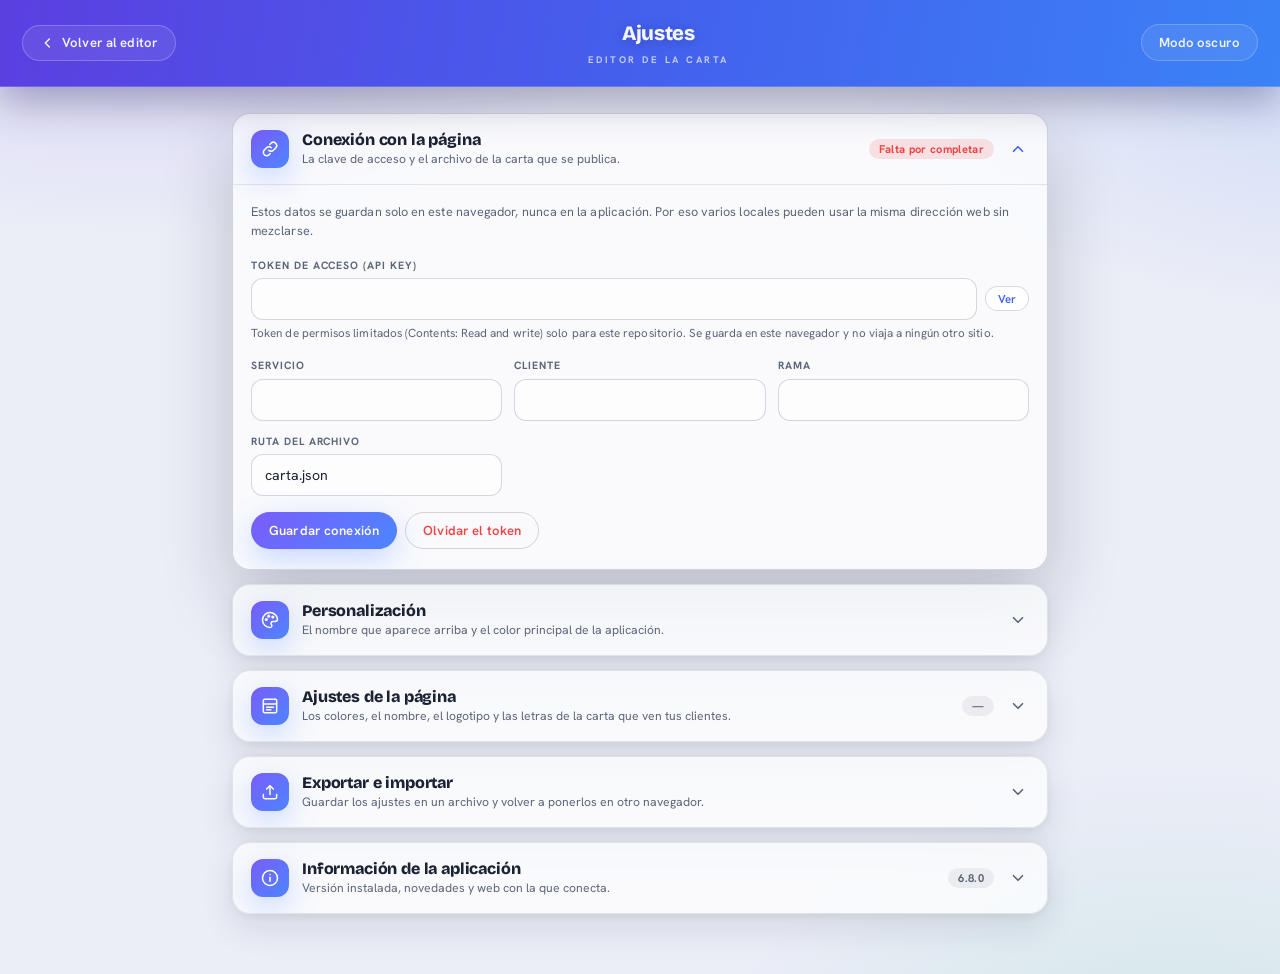
==== commit 29f1f650: "compresión de imagenes" ====
--- a/ajustes.html
+++ b/ajustes.html
@@ -568,6 +568,7 @@
      anteriores. Si añades uno nuevo, colócalo en su sitio. -->
 <script src="js/config.js"></script>
 <script src="js/utiles.js"></script>
+<script src="js/imagen-comprimir.js"></script>
 <script src="js/tema.js"></script>
 <script src="js/ajustes.js"></script>
 <script src="js/color.js"></script>
--- a/css/apariencia.css
+++ b/css/apariencia.css
@@ -1,73 +1,232 @@
 /* =========================================================
-   ETIQUETAS Y ALERTAS
-   El apartado que sale dentro del recuadro del grupo (su
-   alerta) y dentro de la ficha de cada plato (sus
-   etiquetas). Los dos se ven igual a propósito: son la
-   misma idea, cambia dónde se pintan en la carta.
-
-   La tarjeta de cada etiqueta o alerta es SIEMPRE una sola
-   columna compacta, en cualquier pantalla. Lo único que
-   cambia en escritorio es que las tarjetas de etiquetas se
-   reparten en rejilla, varias por fila, en vez de estirarse
-   cada una a todo lo ancho.
+   AJUSTES DE LA PÁGINA
+   El apartado donde el negocio personaliza su carta pública:
+   colores, título, eslogan, logotipo, foto de portada y fuentes.
+   Incluye una portada en miniatura que enseña en vivo cómo
+   quedará, pintada con los mismos colores que calculará la
+   propia carta.
    ========================================================= */
 
-.destacados{margin-top:14px;padding-top:14px;border-top:1px solid var(--linea)}
-.destacados__cabecera{display:flex;align-items:center;gap:10px;flex-wrap:wrap;margin-bottom:6px}
-.destacados__cabecera .campo__etiqueta{margin-right:auto}
-
-/* Lista de tarjetas: en móvil, una debajo de otra */
-.destacados__lista{display:grid;gap:10px;margin-top:10px}
-
-/* Cada alerta o etiqueta, en su propia tarjetita hundida */
-.destacado{padding:10px;border:1px solid var(--linea);
-  border-radius:var(--radio-m);background:var(--velo);
-  display:flex;flex-direction:column;gap:10px}
-.destacado--alerta{margin-top:10px}
-
-/* Arriba: la posición a la izquierda y los botones a la derecha */
-.destacado__cabecera{display:flex;align-items:center;gap:8px;flex-wrap:wrap}
-.destacado__cabecera .chips{margin-top:0}
-.destacado__botones{display:flex;align-items:center;gap:4px;margin-left:auto}
-
-/* Dentro de la tarjeta todo va en una columna: un campo por idioma
-   uno debajo de otro, y los dos juegos de color igual. */
-.destacado .par-idiomas{grid-template-columns:1fr;gap:6px;margin-bottom:0}
-.destacado .campo__pista{margin:-2px 0 0}
-.colorines{display:grid;gap:8px}
-.colorines__juego{display:flex;flex-direction:column;gap:4px}
-.colorines .chips{margin-top:0;align-items:center}
-
-/* La rueda de color del navegador, encajada con el resto de controles */
-.rueda{width:38px;height:30px;padding:2px;flex:0 0 auto;
-  border:1px solid var(--linea-fuerte);border-radius:var(--radio-s);
-  background:var(--velo);cursor:pointer}
-.rueda::-webkit-color-swatch-wrapper{padding:0}
-.rueda::-webkit-color-swatch{border:none;border-radius:6px}
-.rueda::-moz-color-swatch{border:none;border-radius:6px}
-
-/* La muestra: el mismo fondo oscuro de la carta, con la pieza encima,
-   para ver de verdad cómo va a quedar. Baja y discreta. */
-.previa-destacado{padding:9px 10px;border-radius:var(--radio-s);
-  border:1px solid var(--linea);display:flex;justify-content:center;overflow:hidden}
-.previa-destacado__pieza{max-width:100%;overflow-wrap:anywhere;text-align:center}
-
-/* Igual que en la carta: la etiqueta va en versalitas y a pelo; la
-   alerta, con letra normal. */
-.previa-destacado__pieza--etiqueta{display:inline-block;padding:3px 10px;border-radius:999px;
-  font-size:.67rem;font-weight:600;line-height:1.55;letter-spacing:.09em;text-transform:uppercase}
-.previa-destacado__pieza--alerta{display:inline-block;padding:4px 12px;border-radius:999px;
-  font-size:.72rem;font-weight:500;line-height:1.45}
-
-/* Móvil: los botones bajan a su propia línea para no aplastarse */
-@media(max-width:600px){
-  .destacado__botones{margin-left:0;width:100%;justify-content:flex-end}
-}
-
-/* Escritorio: las etiquetas se reparten en rejilla, tantas por fila
-   como quepan sin bajar de 270 px cada una. La alerta del grupo, que
-   es una sola, no se estira a todo lo ancho. */
-@media(min-width:601px){
-  .destacados__lista{grid-template-columns:repeat(auto-fill,minmax(270px,1fr))}
-  .destacado--alerta{max-width:420px}
+/* ---------- Portada en miniatura ----------
+   Sus colores llegan como variables --pc-* que pone el programa
+   (pagina-apariencia.js) con la misma receta que usa la carta. */
+.previa-carta{
+  position:relative; overflow:hidden;
+  margin:14px 0 6px;
+  padding:30px 18px 34px;
+  border:1px solid var(--linea-fuerte);
+  border-radius:var(--radio-m);
+  background:var(--pc-fondo,#12100E);
+  color:var(--pc-texto,#F4EFE7);
+  text-align:center;
+}
+/* La foto de portada va la primera de todas, debajo de todo lo
+   demás, y se recorta por donde haga falta igual que en la carta. */
+.previa-carta__fondo{
+  position:absolute; inset:0;
+  width:100%; height:100%;
+  object-fit:cover;
+}
+.previa-carta__halo{
+  position:absolute; inset:-60% 0 auto 0; height:200%;
+  background:radial-gradient(58% 46% at 50% 30%, var(--pc-halo,rgba(233,180,76,.16)), transparent 68%);
+  pointer-events:none;
+}
+/* Con foto detrás, el mismo halo hace de velo oscuro para que el
+   nombre y el eslogan se sigan leyendo. */
+.previa-carta--con-fondo .previa-carta__halo{
+  inset:0; height:100%;
+  background:
+    radial-gradient(58% 46% at 50% 30%, var(--pc-halo,rgba(233,180,76,.16)), transparent 68%),
+    linear-gradient(180deg, rgba(0,0,0,.50), rgba(0,0,0,.70));
+}
+.previa-carta__lema{
+  position:relative;
+  margin:0 0 10px;
+  font-size:.6rem; font-weight:500;
+  letter-spacing:.3em; text-transform:uppercase;
+  color:var(--pc-acento,#E9B44C);
+  overflow-wrap:anywhere;
+}
+.previa-carta__marca{
+  position:relative;
+  display:flex; align-items:center; justify-content:center;
+  flex-wrap:wrap; gap:8px 16px;
+}
+.previa-carta__logo{
+  display:block; width:auto; height:auto;
+  max-height:56px; max-width:min(60%,240px);
+  object-fit:contain;
+}
+.previa-carta--solo-logo .previa-carta__logo{ max-height:84px; max-width:min(80%,320px); }
+.previa-carta__nombre{
+  margin:0;
+  font-family:var(--pc-fuente-titulo,Georgia,serif);
+  font-weight:600; font-size:clamp(1.5rem,6vw,2.2rem);
+  line-height:1; letter-spacing:-.02em;
+  overflow-wrap:anywhere;
+}
+.previa-carta__pie{
+  position:relative;
+  margin:22px auto 0; padding-top:12px;
+  max-width:340px;
+  border-top:1px solid var(--pc-borde,#2C2620);
+  display:flex; align-items:center; justify-content:space-between; gap:10px;
+  font-family:var(--pc-fuente-texto,system-ui,sans-serif);
+  font-size:.72rem;
+}
+.previa-carta__plato{ color:var(--pc-texto,#F4EFE7); }
+.previa-carta__precio{ color:var(--pc-acento,#E9B44C); font-weight:700; }
+.previa-carta__nota{
+  position:relative;
+  margin:8px auto 0; max-width:340px;
+  font-family:var(--pc-fuente-texto,system-ui,sans-serif);
+  font-size:.62rem; text-align:left;
+  color:var(--pc-texto-suave,#8E8578);
+}
+
+/* ---------- Elegir el color del texto ---------- */
+.apariencia__texto-modos{ display:flex; gap:8px; flex-wrap:wrap; margin:4px 0 12px; }
+
+/* ---------- Logotipo ---------- */
+.apariencia__logo-fila{
+  display:flex; align-items:center; gap:14px; flex-wrap:wrap;
+  margin:10px 0 14px;
+}
+.apariencia__logo-marco{
+  flex:none; width:120px; height:84px;
+  display:grid; place-items:center;
+  padding:8px;
+  border:1px dashed var(--linea-fuerte); border-radius:var(--radio-s);
+  background:
+    conic-gradient(var(--velo) 25%, transparent 0 50%, var(--velo) 0 75%, transparent 0)
+    0 0/16px 16px;              /* cuadritos suaves: se aprecia la transparencia */
+}
+.apariencia__logo-marco img{
+  max-width:100%; max-height:100%;
+  width:auto; height:auto; object-fit:contain; display:block;
+}
+.apariencia__logo-vacio{ font-size:.72rem; color:var(--tinta-suave); text-align:center; }
+.apariencia__logo-datos{ flex:1 1 220px; min-width:0; }
+
+/* ---------- Foto de la portada ----------
+   Misma fila que el logotipo (marco a la izquierda, campos a la
+   derecha), pero el marco es apaisado y la foto lo llena entero,
+   porque así es como se verá luego en la carta. */
+.apariencia__fondo-fila{
+  display:flex; align-items:flex-start; gap:14px; flex-wrap:wrap;
+  margin:10px 0 4px;
+}
+.apariencia__fondo-marco{
+  position:relative; flex:none; overflow:hidden;
+  width:min(200px,100%); aspect-ratio:16/10;
+  display:grid; place-items:center;
+  border:1px dashed var(--linea-fuerte); border-radius:var(--radio-s);
+  background:var(--velo);
+}
+.apariencia__fondo-marco img{
+  position:absolute; inset:0;
+  width:100%; height:100%;
+  object-fit:cover; display:block;
+}
+.apariencia__fondo-vacio{
+  padding:0 8px;
+  font-size:.72rem; color:var(--tinta-suave); text-align:center;
+}
+.apariencia__fondo-datos{ flex:1 1 220px; min-width:0; }
+
+/* La cuadrícula de nueve casillas va encima de la propia foto: se
+   marca la casilla con lo que no se puede perder al recortar. */
+.apariencia__fondo-marco .foco-rejilla{
+  position:absolute; inset:0;
+  display:grid; gap:2px; padding:2px;
+  grid-template-columns:repeat(3,1fr);
+  grid-template-rows:repeat(3,1fr);
+}
+.foco-casilla{
+  padding:0; cursor:pointer; border-radius:3px;
+  border:1px solid rgba(255,255,255,.28);
+  background:rgba(9,12,24,.30);
+  transition:background .12s ease, border-color .12s ease;
+}
+.foco-casilla:hover{ background:rgba(9,12,24,.10); }
+.foco-casilla[aria-pressed="true"]{
+  background:transparent;
+  border:2px solid var(--acento-1);
+  box-shadow:0 0 0 1px rgba(0,0,0,.45);
+}
+/* El nombre de la casilla («Arriba izquierda»…) no se pinta: está
+   solo para quien navega con lector de pantalla. */
+.foco-casilla span{
+  display:block; width:1px; height:1px;
+  overflow:hidden; clip-path:inset(50%);
+}
+
+/* ---------- Fuentes ---------- */
+.apariencia__fuente-estado{
+  margin:6px 0 0; font-size:.74rem; color:var(--tinta-suave);
+  overflow-wrap:anywhere;
+}
+.apariencia__fuente-estado b{ color:var(--tinta); }
+
+/* ---------- Mensajes del pie ----------
+   Cada mensaje es una tarjetita dentro del bloque, con su número
+   y su botón de quitar arriba. */
+.pie-bloques{ display:flex; flex-direction:column; gap:12px; }
+.pie-bloque{
+  padding:12px 14px 14px;
+  border:1px solid var(--linea-fuerte); border-radius:var(--radio-m);
+  background:var(--marfil-alto,transparent);
+}
+.pie-bloque__cabecera{
+  display:flex; align-items:center; justify-content:space-between; gap:10px;
+  margin-bottom:10px;
+}
+.pie-bloque__numero{
+  font-size:.68rem; font-weight:700; letter-spacing:.08em; text-transform:uppercase;
+  color:var(--tinta-suave);
+}
+.pie-bloque .campo+.campo{ margin-top:10px; }
+.pie-bloque textarea{ resize:vertical; min-height:64px; }
+.pie-bloques__vacio{ margin:4px 0 0; font-size:.79rem; color:var(--tinta-suave); }
+
+/* ---------- Redes sociales ----------
+   Una fila por red: el icono en su pastilla y el campo del enlace. */
+.redes{
+  display:grid; gap:10px 14px;
+  grid-template-columns:repeat(auto-fit,minmax(250px,1fr));
+}
+.redes__fila{
+  display:flex; align-items:center; gap:12px;
+  padding:10px 12px;
+  border:1px solid var(--linea); border-radius:var(--radio-m);
+  background:var(--velo);
+}
+.redes__icono{
+  flex:none; width:38px; height:38px;
+  display:grid; place-items:center;
+  border-radius:12px;
+  background:var(--pastilla); color:var(--acento-texto,currentColor);
+}
+.redes__icono svg{ width:20px; height:20px; }
+.redes__datos{ flex:1 1 auto; min-width:0; display:flex; flex-direction:column; gap:4px; }
+.redes__datos input{ width:100%; }
+
+/* ---------- Publicar ---------- */
+.apariencia__publicar{
+  display:flex; align-items:center; gap:12px; flex-wrap:wrap;
+  margin-top:18px; padding-top:16px; border-top:1px solid var(--linea);
+}
+.apariencia__espera{
+  padding:5px 12px; border-radius:100px;
+  background:var(--pastilla); color:var(--tinta-suave);
+  font-size:.74rem; font-weight:700; font-variant-numeric:tabular-nums;
+}
+
+/* En un móvil estrecho, botones a lo ancho para que no se aprieten
+   y los marcos de foto ocupan toda la fila. */
+@media(max-width:460px){
+  .apariencia__publicar .btn{ flex:1 1 auto; }
+  .apariencia__logo-fila{ align-items:flex-start; }
+  .apariencia__fondo-marco{ width:100%; }
 }
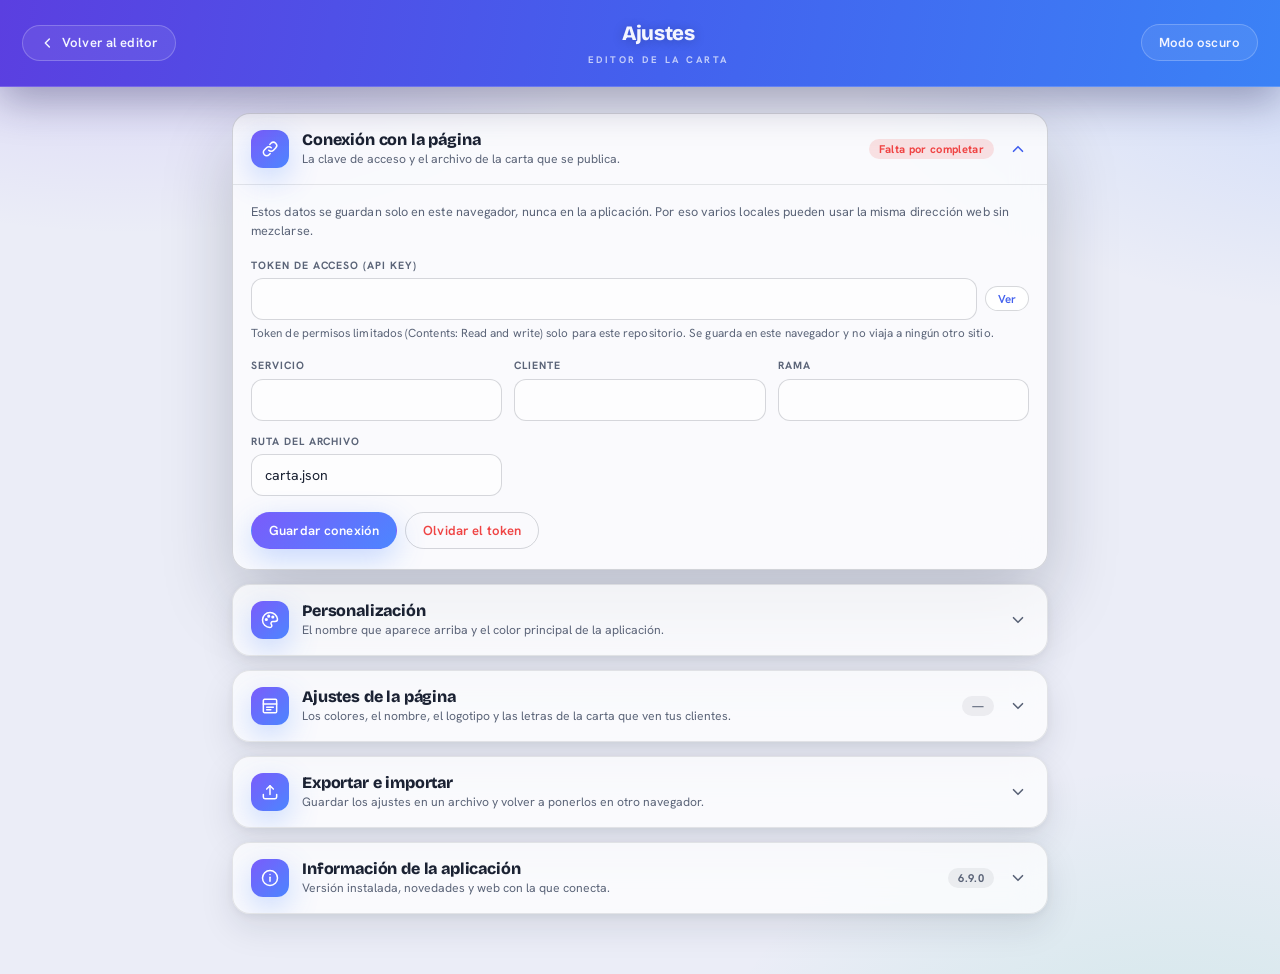
==== commit ee4cfc52: "Ajustar navbar y alergenos" ====
--- a/ajustes.html
+++ b/ajustes.html
@@ -355,6 +355,33 @@
         </div>
       </section>
 
+      <!-- ===== Disposición ===== -->
+      <section class="bloque">
+        <h3 class="bloque__titulo">Disposición</h3>
+        <p class="bloque__nota">Dos detalles de cómo se coloca la carta. Puedes dejarlos como
+          están; cámbialos solo si prefieres otra distribución.</p>
+
+        <span class="campo__etiqueta">Barra de secciones</span>
+        <div class="apariencia__texto-modos" id="aparBarra" role="group"
+             aria-label="Dónde se apoya la barra de secciones">
+          <button class="chip" type="button" data-valor="inferior" aria-pressed="true">Pegada abajo de la foto</button>
+          <button class="chip" type="button" data-valor="superior" aria-pressed="false">Pegada arriba de la foto</button>
+        </div>
+        <p class="bloque__nota">La barra donde el cliente elige las secciones se apoya sobre la
+          foto de cada sección. Ponla <b>arriba</b> si no quieres que la foto de la portada quede
+          pegada a la de la sección.</p>
+
+        <span class="campo__etiqueta">Filtro de alérgenos</span>
+        <div class="apariencia__texto-modos" id="aparAlergenos" role="group"
+             aria-label="Dónde aparece el filtro de alérgenos">
+          <button class="chip" type="button" data-valor="abajo" aria-pressed="true">Al final de la página</button>
+          <button class="chip" type="button" data-valor="arriba" aria-pressed="false">Arriba, debajo de la foto de la sección</button>
+        </div>
+        <p class="bloque__nota">Es la lista plegable donde el cliente marca lo que quiere evitar.
+          Normalmente va al final de la página; súbela <b>arriba</b> si prefieres que se vea nada
+          más entrar en cada sección.</p>
+      </section>
+
       <!-- ===== Fuentes ===== -->
       <section class="bloque">
         <h3 class="bloque__titulo">Fuentes (las letras)</h3>
--- a/css/base.css
+++ b/css/base.css
@@ -131,11 +131,24 @@
 :focus-visible{outline:2px solid var(--acento-1);outline-offset:2px}
 ::selection{background:var(--acento-tenue)}
 
-/* Franja de aviso bajo la barra superior */
-.mensaje{padding:11px 20px;font-size:.85rem;font-weight:500}
-.mensaje--info{background:var(--acento-tenue);color:var(--acento-texto)}
-.mensaje--bien{background:rgba(16,185,129,.14);color:var(--verde-hondo)}
-.mensaje--error{background:rgba(239,68,68,.14);color:var(--aviso)}
+/* Franja de aviso bajo la barra superior.
+   Fondos sólidos y texto blanco: antes eran casi transparentes y, con la
+   sombra de la barra encima, apenas se leían. */
+.mensaje{padding:12px 20px;font-size:.85rem;font-weight:600}
+.mensaje--info{background:#4361EE;color:#FFFFFF}
+.mensaje--bien{background:#0A7D52;color:#FFFFFF}
+.mensaje--error{background:#C62B2B;color:#FFFFFF}
+
+/* El aviso de la página (publicar, subir imagen, etc.) va fijo, pegado al
+   borde inferior de la pantalla: se ve siempre, esté donde esté el cliente,
+   tanto en ordenador como en el móvil. Fondo opaco y por encima del resto
+   para que se lea bien. El relleno de abajo respeta la franja de los móviles
+   con barra o botón de inicio en pantalla, para que el texto no quede tapado.
+   Se estiliza por su id para no afectar al aviso de error del recuadro de
+   imágenes, que comparte la clase .mensaje pero vive dentro de una ventana. */
+#mensaje{position:fixed;left:0;right:0;bottom:0;z-index:21;margin:0;
+  padding-bottom:calc(12px + env(safe-area-inset-bottom,0px));
+  box-shadow:0 -10px 26px rgba(20,26,50,.20)}
 
 /* Recuadro punteado para "aquí todavía no hay nada" */
 .vacio{padding:44px 22px;text-align:center;color:var(--tinta-suave);font-size:.86rem;
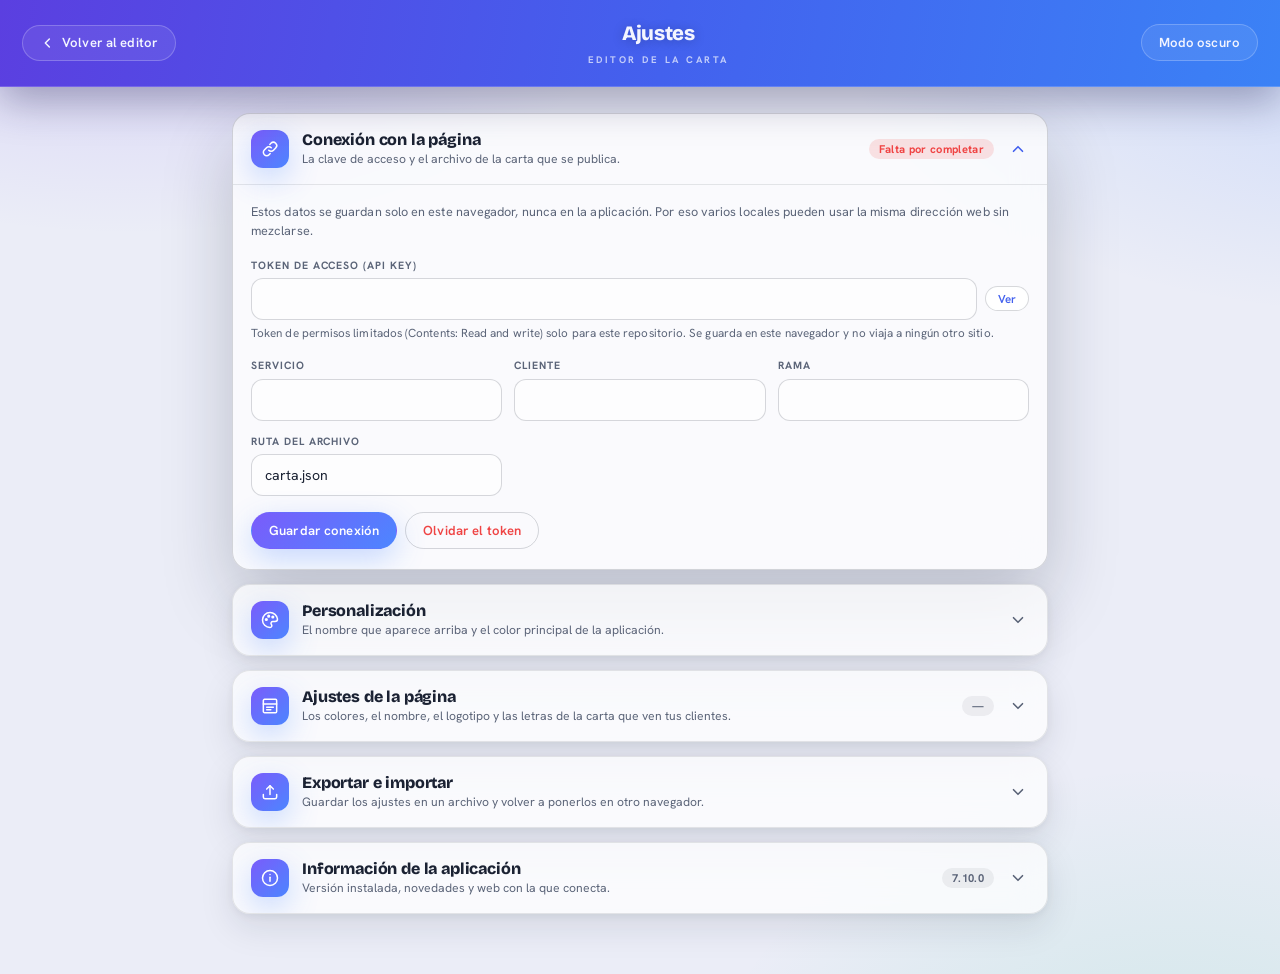
==== commit 8a45abdb: "Vista previa, prueba 1" ====
--- a/ajustes.html
+++ b/ajustes.html
@@ -595,6 +595,7 @@
      anteriores. Si añades uno nuevo, colócalo en su sitio. -->
 <script src="js/config.js"></script>
 <script src="js/utiles.js"></script>
+<script src="js/almacen.js"></script>
 <script src="js/imagen-comprimir.js"></script>
 <script src="js/tema.js"></script>
 <script src="js/ajustes.js"></script>
--- a/css/barra.css
+++ b/css/barra.css
@@ -52,10 +52,30 @@
   .barra__acciones{gap:8px}
   .barra__acciones .btn{padding:8px 13px;font-size:.78rem}
 }
-/* Pantallas muy estrechas (360 px y menos): los botones de acción
-   ocupan el ancho a partes iguales en vez de desbordar. */
-@media(max-width:380px){
-  .barra__acciones{display:grid;grid-template-columns:1fr 1fr}
-  .barra__acciones .btn{width:100%}
-  .barra__acciones .espera{grid-column:1 / -1}
-}
+
+/* Cuando empiezan a no caber los botones, en lugar de apilarlos unos
+   sobre otros, la fila se convierte en una TIRA que se desliza de lado
+   con el dedo, igual que la barra de secciones de la carta. Así siempre
+   se ven todos en una sola línea, por muchos que haya.
+
+   El truco: se deja de partir la fila (nowrap), se permite el arrastre
+   horizontal (overflow-x), se esconde la barra de desplazamiento y cada
+   botón se niega a encogerse (flex:none) para que se lean enteros.
+   Los márgenes laterales negativos hacen que la tira llegue de borde a
+   borde de la barra, y el relleno devuelve el aire al primero y al
+   último botón. */
+@media(max-width:560px){
+  .barra__acciones{
+    flex-wrap:nowrap;
+    overflow-x:auto;
+    -webkit-overflow-scrolling:touch;
+    scrollbar-width:none;
+    margin-inline:-15px;
+    padding-inline:15px;
+    /* deja un pelín de aire abajo para que el arrastre no tape el foco */
+    scroll-padding-inline:15px;
+  }
+  .barra__acciones::-webkit-scrollbar{display:none}
+  .barra__acciones>.btn,
+  .barra__acciones .espera{flex:0 0 auto}
+}
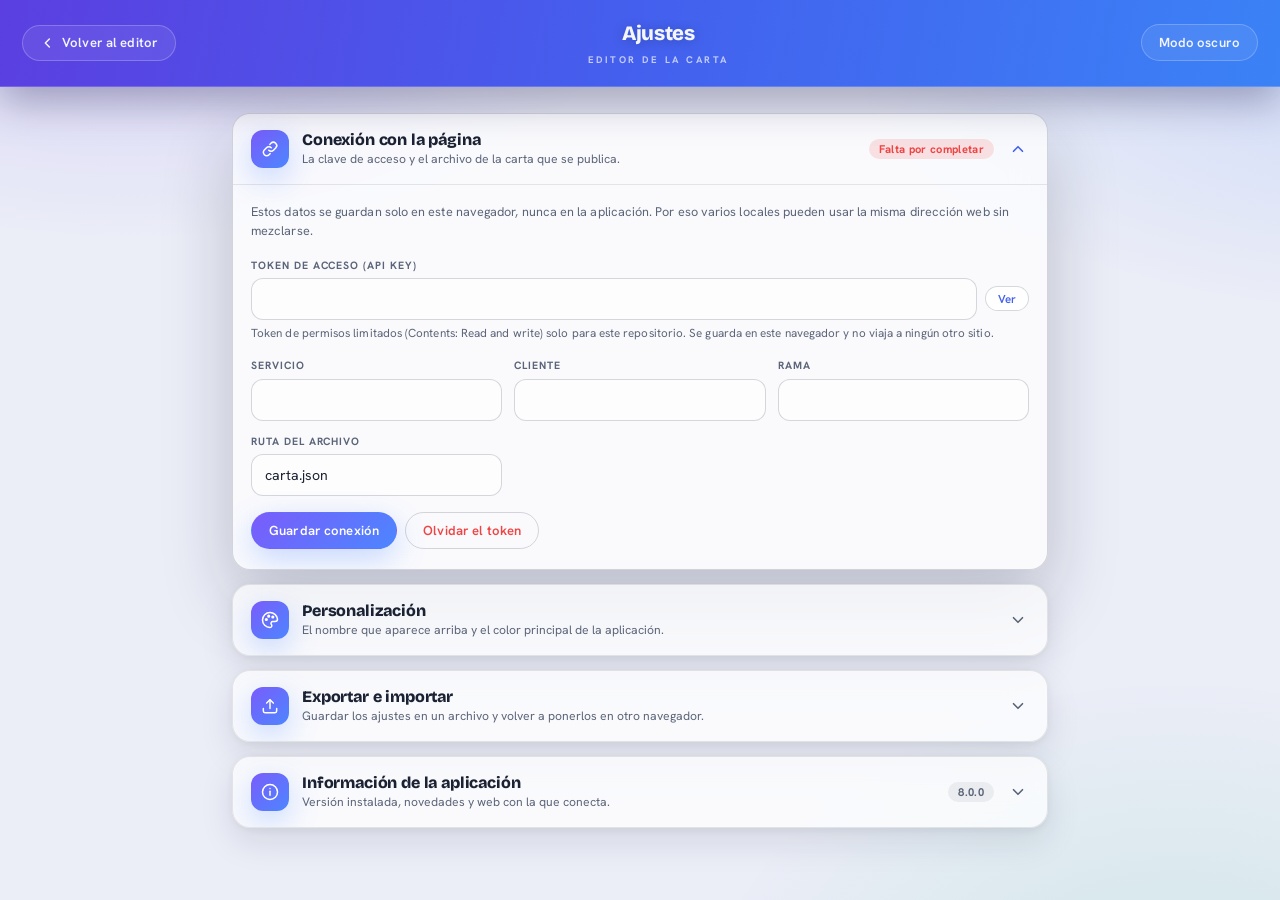
==== commit 728917b4: "Ajustes de la página cambiados" ====
--- a/ajustes.html
+++ b/ajustes.html
@@ -37,7 +37,6 @@
 <link rel="stylesheet" href="css/ajustes.css">
 <link rel="stylesheet" href="css/color.css">
 <link rel="stylesheet" href="css/version.css">
-<link rel="stylesheet" href="css/apariencia.css">
 </head>
 <body data-pagina="ajustes">
 
@@ -202,256 +201,7 @@
     </div>
   </article>
 
-  <!-- ============ 3. Ajustes de la página ============
-       La personalización de la carta que ven los clientes del negocio.
-       A diferencia del resto de apartados, esto NO se guarda en el
-       navegador: se publica en la página, igual que la carta.
-       La lógica vive en js/pagina-apariencia.js. -->
-  <article class="apartado" id="apPagina">
-    <button class="apartado__cabecera" type="button" aria-expanded="false" aria-controls="cuerpoPagina">
-      <span class="apartado__icono" aria-hidden="true">
-        <svg viewBox="0 0 24 24" fill="none" stroke="currentColor" stroke-width="1.8"
-             stroke-linecap="round" stroke-linejoin="round">
-          <path d="M4 5.5A1.5 1.5 0 0 1 5.5 4h13A1.5 1.5 0 0 1 20 5.5v13a1.5 1.5 0 0 1-1.5 1.5h-13A1.5 1.5 0 0 1 4 18.5Z"/>
-          <path d="M4 9.5h16"/><path d="M8 13.5h8"/><path d="M8 16.5h5"/>
-        </svg>
-      </span>
-      <span class="apartado__texto">
-        <span class="apartado__titulo">Ajustes de la página</span>
-        <span class="apartado__pista">Los colores, el nombre, el logotipo y las letras de la carta que ven tus clientes.</span>
-      </span>
-      <span class="apartado__estado" id="estadoPagina">—</span>
-      <span class="apartado__flecha" aria-hidden="true">
-        <svg viewBox="0 0 24 24" fill="none" stroke="currentColor" stroke-width="2.2"
-             stroke-linecap="round" stroke-linejoin="round"><path d="m6 9 6 6 6-6"/></svg>
-      </span>
-    </button>
-
-    <div class="apartado__cuerpo" id="cuerpoPagina" hidden>
-      <p class="apartado__nota">Estos ajustes no se quedan en este navegador: al pulsar
-        «Publicar en la página» se suben a tu carta, igual que cuando publicas un precio nuevo.
-        La miniatura de aquí abajo enseña cómo quedará la portada.</p>
-
-      <!-- Portada en miniatura: refleja en vivo todo lo de este apartado. -->
-      <div class="previa-carta" id="previaCarta" aria-hidden="true">
-        <img class="previa-carta__fondo" id="previaFondo" alt="" hidden>
-        <div class="previa-carta__halo"></div>
-        <p class="previa-carta__lema" id="previaLema" hidden></p>
-        <div class="previa-carta__marca">
-          <img class="previa-carta__logo" id="previaLogo" alt="" hidden>
-          <h3 class="previa-carta__nombre" id="previaNombre">Nombre del negocio</h3>
-        </div>
-        <div class="previa-carta__pie">
-          <span class="previa-carta__plato">Tosta de aguacate</span>
-          <span class="previa-carta__precio">7,90 €</span>
-        </div>
-        <p class="previa-carta__nota">Así se verán los platos, los precios y el texto de tu carta.</p>
-      </div>
-      <div class="ajustes__acciones">
-        <button class="btn btn--suave btn--mini" id="btnAparRecargar" type="button">Volver a traer lo publicado</button>
-      </div>
-
-      <!-- ===== Colores ===== -->
-      <section class="bloque">
-        <h3 class="bloque__titulo">Colores</h3>
-        <p class="bloque__nota">El color <b>principal</b> tiñe los títulos, las líneas, los degradados
-          y los detalles de la carta. El color de <b>fondo</b> es el de toda la página. El resto de
-          tonos (bordes, textos apagados…) se calculan solos para que siempre queden a juego.</p>
-
-        <div class="color__ruedas">
-          <label class="color__rueda"><span class="campo__etiqueta">Color principal</span>
-            <input type="color" id="aparColorPrincipal" value="#E9B44C"></label>
-          <label class="color__rueda"><span class="campo__etiqueta">Color de fondo</span>
-            <input type="color" id="aparColorFondo" value="#12100E"></label>
-        </div>
-
-        <span class="campo__etiqueta">Color del texto</span>
-        <div class="apariencia__texto-modos">
-          <button class="chip" id="aparTextoAuto" type="button" aria-pressed="true">Automático (blanco o negro, el que mejor se lea)</button>
-          <button class="chip" id="aparTextoManual" type="button" aria-pressed="false">Elegirlo yo</button>
-        </div>
-        <div class="color__ruedas" id="aparTextoRueda" hidden>
-          <label class="color__rueda"><span class="campo__etiqueta">Color del texto</span>
-            <input type="color" id="aparColorTexto" value="#F4EFE7"></label>
-        </div>
-
-        <div class="ajustes__acciones">
-          <button class="btn btn--peligro" id="btnAparColoresOriginales" type="button">Restaurar los colores originales</button>
-        </div>
-      </section>
-
-      <!-- ===== Nombre y eslogan ===== -->
-      <section class="bloque">
-        <h3 class="bloque__titulo">Nombre y eslogan</h3>
-        <label class="campo">
-          <span class="campo__etiqueta">Título de la página</span>
-          <input type="text" id="aparTitulo" autocomplete="off">
-          <span class="campo__pista">Es el nombre grande de la portada. Si tu logotipo ya lleva el
-            nombre dentro, deja este campo vacío y en la portada saldrá solo el logotipo.</span>
-        </label>
-        <div class="ajustes__rejilla">
-          <label class="campo"><span class="campo__etiqueta">Eslogan (español)</span>
-            <input type="text" id="aparEsloganEs" autocomplete="off"></label>
-          <label class="campo"><span class="campo__etiqueta">Eslogan (inglés, opcional)</span>
-            <input type="text" id="aparEsloganEn" autocomplete="off"></label>
-        </div>
-        <p class="bloque__nota">El eslogan es la frase pequeña que aparece encima del título.
-          Déjalo vacío si no quieres que salga.</p>
-      </section>
-
-      <!-- ===== Logotipo ===== -->
-      <section class="bloque">
-        <h3 class="bloque__titulo">Logotipo</h3>
-        <p class="bloque__nota">Vale cualquier forma: apaisado, cuadrado o redondo. La carta lo
-          encaja en la portada sin recortarlo ni deformarlo. Con título y logotipo salen los dos
-          juntos; sin título, el logotipo ocupa la portada él solo; y sin logotipo, sale solo el título.</p>
-
-        <div class="apariencia__logo-fila">
-          <div class="apariencia__logo-marco">
-            <img id="aparLogoImg" alt="Logotipo actual" hidden>
-            <span class="apariencia__logo-vacio" id="aparLogoVacio">Sin logotipo</span>
-          </div>
-          <div class="apariencia__logo-datos">
-            <label class="campo">
-              <span class="campo__etiqueta">Imagen del logotipo</span>
-              <input type="file" id="aparLogoArchivo" accept="image/png,image/jpeg,image/webp,image/svg+xml,image/gif">
-              <span class="campo__pista">Mejor un PNG o un SVG con fondo transparente. Si la imagen
-                es enorme se encoge sola antes de subirla.</span>
-            </label>
-            <div class="ajustes__acciones">
-              <button class="btn btn--peligro btn--mini" id="btnAparLogoQuitar" type="button" hidden>Quitar el logotipo</button>
-            </div>
-          </div>
-        </div>
-      </section>
-
-      <!-- ===== Fondo de la portada ===== -->
-      <section class="bloque">
-        <h3 class="bloque__titulo">Fondo de la portada</h3>
-        <p class="bloque__nota">Una foto detrás del título, el eslogan y el logotipo. La carta la
-          oscurece un poco sola, para que el texto se lea encima. Como la portada es alta y estrecha
-          en el móvil y baja y ancha en el ordenador, la foto se recorta según la pantalla: marca en
-          la cuadrícula qué parte no se puede perder.</p>
-
-        <div class="apariencia__fondo-fila">
-          <div class="apariencia__fondo-marco">
-            <img id="aparFondoImg" alt="Fondo actual de la portada" hidden>
-            <span class="apariencia__fondo-vacio" id="aparFondoVacio">Sin foto de fondo</span>
-            <div class="foco-rejilla" id="aparFondoRejilla" role="group"
-                 aria-label="Zona importante de la foto" hidden></div>
-          </div>
-          <div class="apariencia__fondo-datos">
-            <label class="campo">
-              <span class="campo__etiqueta">Foto de la portada</span>
-              <input type="file" id="aparFondoArchivo" accept="image/png,image/jpeg,image/webp">
-              <span class="campo__pista">Mejor una foto apaisada y bien iluminada. Si es enorme se
-                encoge sola antes de subirla.</span>
-            </label>
-            <p class="campo__pista" id="aparFondoFocoRotulo"></p>
-            <div class="ajustes__acciones">
-              <button class="btn btn--peligro btn--mini" id="btnAparFondoQuitar" type="button" hidden>Quitar la foto</button>
-            </div>
-          </div>
-        </div>
-      </section>
-
-      <!-- ===== Disposición ===== -->
-      <section class="bloque">
-        <h3 class="bloque__titulo">Disposición</h3>
-        <p class="bloque__nota">Dos detalles de cómo se coloca la carta. Puedes dejarlos como
-          están; cámbialos solo si prefieres otra distribución.</p>
-
-        <span class="campo__etiqueta">Barra de secciones</span>
-        <div class="apariencia__texto-modos" id="aparBarra" role="group"
-             aria-label="Dónde se apoya la barra de secciones">
-          <button class="chip" type="button" data-valor="inferior" aria-pressed="true">Pegada abajo de la foto</button>
-          <button class="chip" type="button" data-valor="superior" aria-pressed="false">Pegada arriba de la foto</button>
-        </div>
-        <p class="bloque__nota">La barra donde el cliente elige las secciones se apoya sobre la
-          foto de cada sección. Ponla <b>arriba</b> si no quieres que la foto de la portada quede
-          pegada a la de la sección.</p>
-
-        <span class="campo__etiqueta">Filtro de alérgenos</span>
-        <div class="apariencia__texto-modos" id="aparAlergenos" role="group"
-             aria-label="Dónde aparece el filtro de alérgenos">
-          <button class="chip" type="button" data-valor="abajo" aria-pressed="true">Al final de la página</button>
-          <button class="chip" type="button" data-valor="arriba" aria-pressed="false">Arriba, debajo de la foto de la sección</button>
-        </div>
-        <p class="bloque__nota">Es la lista plegable donde el cliente marca lo que quiere evitar.
-          Normalmente va al final de la página; súbela <b>arriba</b> si prefieres que se vea nada
-          más entrar en cada sección.</p>
-      </section>
-
-      <!-- ===== Fuentes ===== -->
-      <section class="bloque">
-        <h3 class="bloque__titulo">Fuentes (las letras)</h3>
-        <p class="bloque__nota">Si el negocio tiene su propia letra, súbela aquí y la carta la usará.
-          Una para el título grande y otra para el resto del texto; puedes cambiar solo una de las
-          dos. Valen los archivos WOFF2, WOFF, TTF y OTF.</p>
-
-        <div class="ajustes__rejilla">
-          <div>
-            <label class="campo">
-              <span class="campo__etiqueta">Fuente del título</span>
-              <input type="file" id="aparFuenteTitulo" accept=".woff2,.woff,.ttf,.otf">
-            </label>
-            <p class="apariencia__fuente-estado" id="aparFuenteTituloEstado">Ahora mismo se usa la letra de serie de la carta.</p>
-            <div class="ajustes__acciones">
-              <button class="btn btn--peligro btn--mini" id="btnAparFuenteTituloQuitar" type="button" hidden>Volver a la letra de serie</button>
-            </div>
-          </div>
-          <div>
-            <label class="campo">
-              <span class="campo__etiqueta">Fuente del resto del texto</span>
-              <input type="file" id="aparFuenteTexto" accept=".woff2,.woff,.ttf,.otf">
-            </label>
-            <p class="apariencia__fuente-estado" id="aparFuenteTextoEstado">Ahora mismo se usa la letra de serie de la carta.</p>
-            <div class="ajustes__acciones">
-              <button class="btn btn--peligro btn--mini" id="btnAparFuenteTextoQuitar" type="button" hidden>Volver a la letra de serie</button>
-            </div>
-          </div>
-        </div>
-        <p class="bloque__nota">Para leer bien en el móvil, la del texto conviene que sea una letra
-          sencilla; las muy decorativas lucen más solo en el título.</p>
-      </section>
-
-      <!-- ===== Mensajes del pie de página ===== -->
-      <section class="bloque">
-        <h3 class="bloque__titulo">Mensajes del pie de página</h3>
-        <p class="bloque__nota">Textos que salen al final de la carta: horarios, avisos,
-          agradecimientos, direcciones… Cada mensaje lleva un título y un texto, y puedes añadir
-          tantos como quieras (o ninguno).</p>
-
-        <div class="pie-bloques" id="aparPieBloques"></div>
-
-        <div class="ajustes__acciones">
-          <button class="btn btn--suave" id="btnAparPieAnadir" type="button">+ Añadir un mensaje</button>
-        </div>
-      </section>
-
-      <!-- ===== Redes sociales ===== -->
-      <section class="bloque">
-        <h3 class="bloque__titulo">Redes sociales</h3>
-        <p class="bloque__nota">Pega el enlace de las redes que quieras enseñar y su icono aparecerá
-          abajo del todo de la carta, pintado con tu color principal. Las que dejes en blanco no
-          salen. Los enlaces se abren en una pestaña nueva.</p>
-
-        <!-- Las seis redes con su icono y su campo de enlace. Las pinta
-             js/pagina-apariencia.js para no repetir aquí seis veces lo mismo. -->
-        <div class="redes" id="aparPieRedes"></div>
-      </section>
-
-      <!-- ===== Publicar ===== -->
-      <div class="apariencia__publicar">
-        <button class="btn btn--principal" id="btnPublicarPagina" type="button" disabled>Publicar en la página</button>
-        <span class="apariencia__espera" id="aparEspera" hidden>Desplegando… 2:00</span>
-      </div>
-      <p class="apartado__nota">Mientras la página se despliega (unos dos minutos), este botón y el de
-        «Publicar cambios» del editor quedan bloqueados a la vez: es la misma espera para los dos.</p>
-    </div>
-  </article>
-
-  <!-- ============ 4. Exportar e importar ============ -->
+  <!-- ============ 3. Exportar e importar ============ -->
   <article class="apartado" id="apCopia">
     <button class="apartado__cabecera" type="button" aria-expanded="false" aria-controls="cuerpoCopia">
       <span class="apartado__icono" aria-hidden="true">
@@ -595,7 +345,6 @@
      anteriores. Si añades uno nuevo, colócalo en su sitio. -->
 <script src="js/config.js"></script>
 <script src="js/utiles.js"></script>
-<script src="js/almacen.js"></script>
 <script src="js/imagen-comprimir.js"></script>
 <script src="js/tema.js"></script>
 <script src="js/ajustes.js"></script>
@@ -603,7 +352,6 @@
 <script src="js/color-ui.js"></script>
 <script src="js/version.js"></script>
 <script src="js/pagina-ajustes.js"></script>
-<script src="js/pagina-apariencia.js"></script>
 <script src="js/copia-ajustes.js"></script>
 </body>
 </html>
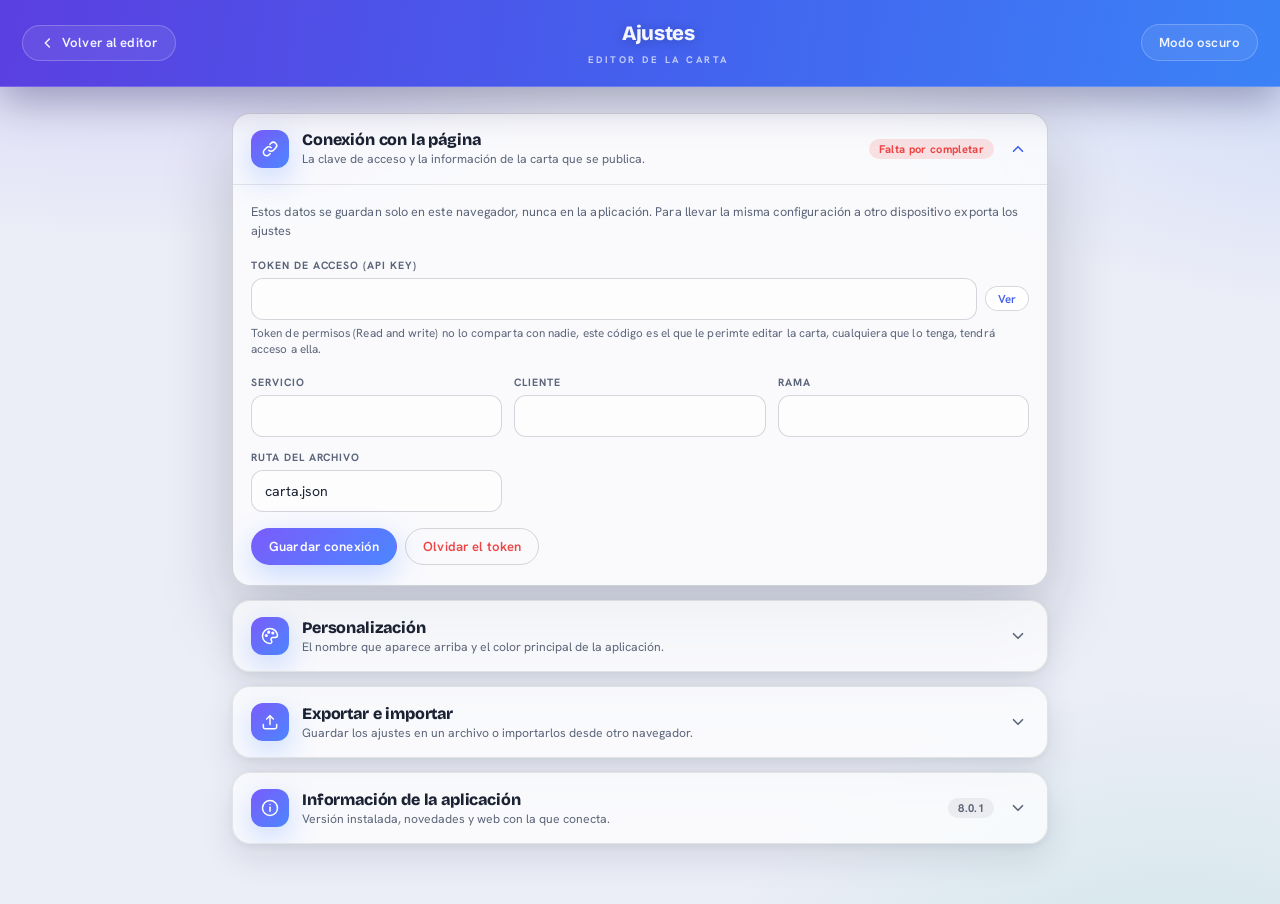
==== commit 8aeddfb9: "Erradicar la palabra GitHub" ====
--- a/ajustes.html
+++ b/ajustes.html
@@ -71,7 +71,7 @@
       </span>
       <span class="apartado__texto">
         <span class="apartado__titulo">Conexión con la página</span>
-        <span class="apartado__pista">La clave de acceso y el archivo de la carta que se publica.</span>
+        <span class="apartado__pista">La clave de acceso y la información de la carta que se publica.</span>
       </span>
       <span class="apartado__estado" id="estadoConexion">—</span>
       <span class="apartado__flecha" aria-hidden="true">
@@ -82,7 +82,7 @@
 
     <div class="apartado__cuerpo" id="cuerpoConexion" hidden>
       <p class="apartado__nota">Estos datos se guardan solo en este navegador, nunca en la
-        aplicación. Por eso varios locales pueden usar la misma dirección web sin mezclarse.</p>
+        aplicación. Para llevar la misma configuración a otro dispositivo exporta los ajustes</p>
 
       <label class="campo campo--clave">
         <span class="campo__etiqueta">Token de acceso (API key)</span>
@@ -90,8 +90,7 @@
           <input type="password" id="cfgToken" autocomplete="off" spellcheck="false">
           <button class="btn btn--suave btn--mini" id="btnVerToken" type="button" aria-pressed="false">Ver</button>
         </span>
-        <span class="campo__pista">Token de permisos limitados (Contents: Read and write) solo para este
-          repositorio. Se guarda en este navegador y no viaja a ningún otro sitio.</span>
+        <span class="campo__pista">Token de permisos (Read and write) no lo comparta con nadie, este código es el que le perimte editar la carta, cualquiera que lo tenga, tendrá acceso a ella.</span>
       </label>
 
       <div class="ajustes__rejilla">
@@ -139,8 +138,7 @@
         <label class="campo">
           <span class="campo__etiqueta">Nombre</span>
           <input type="text" id="cfgNombre" autocomplete="off">
-          <span class="campo__pista">Aparece en el título como «Editor de …». Útil para reconocer de un
-            vistazo en qué local estás si gestionas varios.</span>
+          <span class="campo__pista">Aparece en el título como «Editor de …».</span>
         </label>
         <p class="bloque__ejemplo">Se verá así: <b id="nombreEjemplo">Editor de la carta</b></p>
         <div class="ajustes__acciones">
@@ -170,7 +168,7 @@
             <input type="color" id="colorC2" value="#4C86FF"></label>
         </div>
 
-        <span class="campo__etiqueta">Combinaciones hechas</span>
+        <span class="campo__etiqueta">Combinaciones sugeridas</span>
         <div class="color__sugerencias" id="colorSugerencias">
           <button class="color__sugerencia" type="button" title="Violeta y azul (original)"
                   data-color-1="#7A5CFB" data-color-2="#4C86FF"
@@ -213,7 +211,7 @@
       </span>
       <span class="apartado__texto">
         <span class="apartado__titulo">Exportar e importar</span>
-        <span class="apartado__pista">Guardar los ajustes en un archivo y volver a ponerlos en otro navegador.</span>
+        <span class="apartado__pista">Guardar los ajustes en un archivo o importarlos desde otro navegador.</span>
       </span>
       <span class="apartado__flecha" aria-hidden="true">
         <svg viewBox="0 0 24 24" fill="none" stroke="currentColor" stroke-width="2.2"
@@ -238,9 +236,7 @@
           <button class="chip" id="btnIncluirToken" type="button" aria-pressed="false">Incluir el token de acceso</button>
         </div>
         <p class="bloque__aviso" id="copiaAvisoToken" hidden>
-          Con el token dentro, quien abra el archivo puede publicar cambios en la página. Guárdalo
-          donde nadie más lo vea y no lo mandes por correo ni por mensajería. Sin él, el archivo es
-          inofensivo, pero al importarlo habrá que volver a pegar el token a mano.</p>
+          Con el token dentro, quien abra el archivo puede ver la el token (la clave) que permite leer y escribir en la carta. Si decide añadir el token no comparta este archivo con nadie, cualquiera que use el token podrá acceder a la carta y modificarla.</p>
 
         <div class="ajustes__acciones">
           <button class="btn btn--principal" id="btnExportar" type="button">Descargar archivo de ajustes</button>
@@ -305,8 +301,7 @@
 
       <section class="bloque">
         <h3 class="bloque__titulo">Web con la que conecta</h3>
-        <p class="bloque__nota">Es la página que se actualiza al pulsar «Publicar cambios».
-          Se intenta averiguar sola a partir de GitHub; si no acierta, escríbela a mano.</p>
+        <p class="bloque__nota">Es la página que se actualiza al pulsar «Publicar cambios».</p>
 
         <dl class="ficha">
           <div class="ficha__fila">
@@ -315,7 +310,7 @@
           <div class="ficha__fila">
             <dt>Dirección</dt>
             <dd><a class="ficha__enlace" id="fichaSitioUrl" target="_blank" rel="noopener noreferrer"
-                   aria-disabled="true">Sin averiguar todavía</a></dd>
+                   aria-disabled="true">Sin dirección todavía</a></dd>
           </div>
           <div class="ficha__fila">
             <dt>Repositorio</dt><dd id="fichaRepo">Sin configurar</dd>
@@ -332,7 +327,7 @@
 
         <div class="ajustes__acciones">
           <button class="btn btn--principal" id="btnGuardarSitio" type="button">Guardar</button>
-          <button class="btn btn--suave" id="btnDetectarSitio" type="button">Averiguar desde GitHub</button>
+          <button class="btn btn--suave" id="btnDetectarSitio" type="button">Averiguar</button>
         </div>
       </section>
     </div>
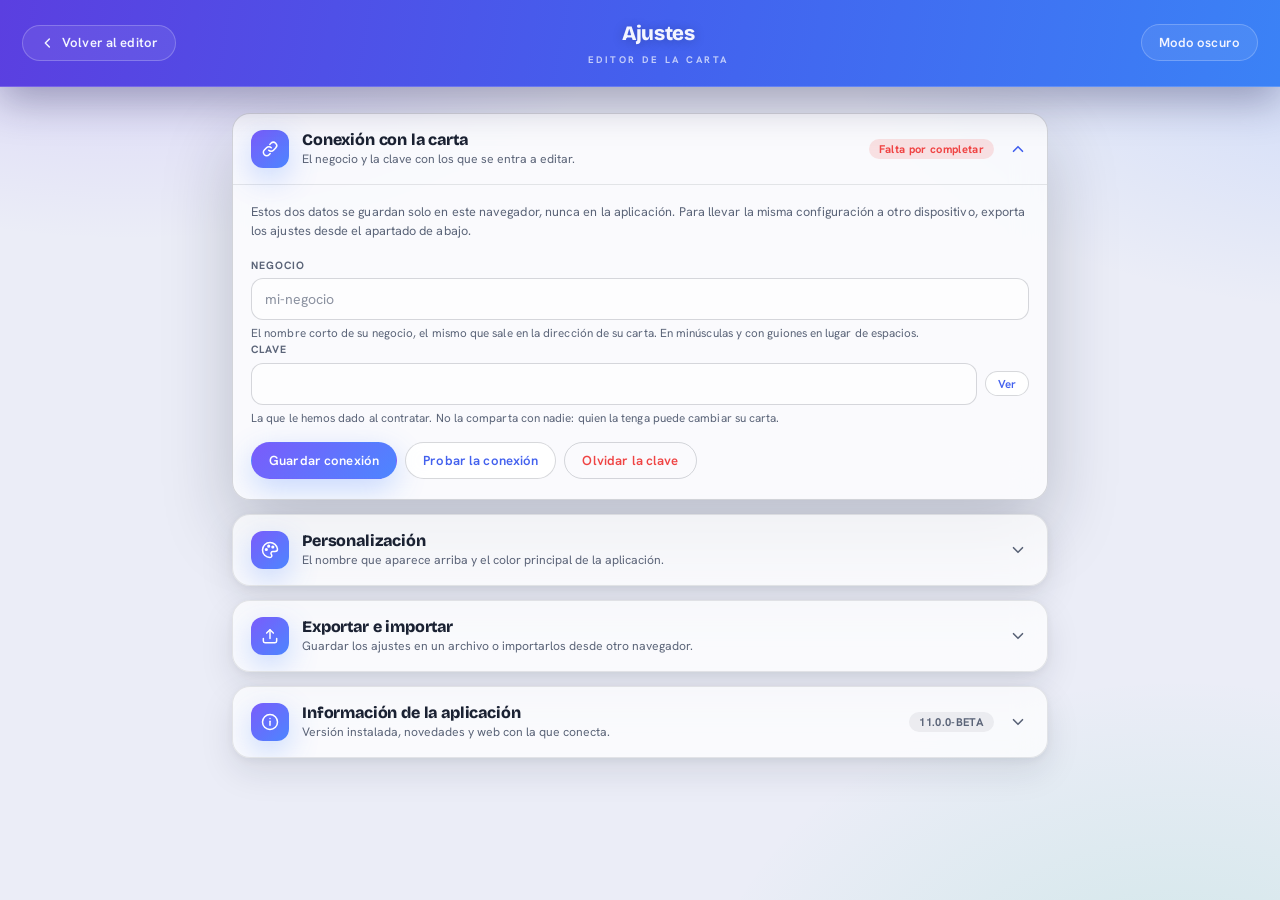
==== commit 0f77649a: "pasos de Cowork para el traspaso a ClaudFlare" ====
--- a/ajustes.html
+++ b/ajustes.html
@@ -70,8 +70,8 @@
         </svg>
       </span>
       <span class="apartado__texto">
-        <span class="apartado__titulo">Conexión con la página</span>
-        <span class="apartado__pista">La clave de acceso y la información de la carta que se publica.</span>
+        <span class="apartado__titulo">Conexión con la carta</span>
+        <span class="apartado__pista">El negocio y la clave con los que se entra a editar.</span>
       </span>
       <span class="apartado__estado" id="estadoConexion">—</span>
       <span class="apartado__flecha" aria-hidden="true">
@@ -81,33 +81,34 @@
     </button>
 
     <div class="apartado__cuerpo" id="cuerpoConexion" hidden>
-      <p class="apartado__nota">Estos datos se guardan solo en este navegador, nunca en la
-        aplicación. Para llevar la misma configuración a otro dispositivo exporta los ajustes</p>
+      <p class="apartado__nota">Estos dos datos se guardan solo en este navegador, nunca en la
+        aplicación. Para llevar la misma configuración a otro dispositivo, exporta los ajustes
+        desde el apartado de abajo.</p>
+
+      <label class="campo">
+        <span class="campo__etiqueta">Negocio</span>
+        <input type="text" id="cfgNegocio" autocomplete="off" spellcheck="false" placeholder="mi-negocio">
+        <span class="campo__pista">El nombre corto de su negocio, el mismo que sale en la dirección
+          de su carta. En minúsculas y con guiones en lugar de espacios.</span>
+      </label>
 
       <label class="campo campo--clave">
-        <span class="campo__etiqueta">Token de acceso (API key)</span>
+        <span class="campo__etiqueta">Clave</span>
         <span class="campo__conboton">
-          <input type="password" id="cfgToken" autocomplete="off" spellcheck="false">
-          <button class="btn btn--suave btn--mini" id="btnVerToken" type="button" aria-pressed="false">Ver</button>
+          <input type="password" id="cfgClave" autocomplete="off" spellcheck="false">
+          <button class="btn btn--suave btn--mini" id="btnVerClave" type="button" aria-pressed="false">Ver</button>
         </span>
-        <span class="campo__pista">Token de permisos (Read and write) no lo comparta con nadie, este código es el que le perimte editar la carta, cualquiera que lo tenga, tendrá acceso a ella.</span>
+        <span class="campo__pista">La que le hemos dado al contratar. No la comparta con nadie:
+          quien la tenga puede cambiar su carta.</span>
       </label>
-
-      <div class="ajustes__rejilla">
-        <label class="campo"><span class="campo__etiqueta">Servicio</span>
-          <input type="text" id="cfgOwner" autocomplete="off" spellcheck="false"></label>
-        <label class="campo"><span class="campo__etiqueta">Cliente</span>
-          <input type="text" id="cfgRepo" autocomplete="off" spellcheck="false"></label>
-        <label class="campo"><span class="campo__etiqueta">Rama</span>
-          <input type="text" id="cfgRama" autocomplete="off" spellcheck="false"></label>
-        <label class="campo"><span class="campo__etiqueta">Ruta del archivo</span>
-          <input type="text" id="cfgRuta" value="carta.json" autocomplete="off" spellcheck="false"></label>
-      </div>
 
       <div class="ajustes__acciones">
         <button class="btn btn--principal" id="btnGuardarCfg" type="button">Guardar conexión</button>
-        <button class="btn btn--peligro" id="btnOlvidarToken" type="button">Olvidar el token</button>
+        <button class="btn btn--suave" id="btnProbarCfg" type="button">Probar la conexión</button>
+        <button class="btn btn--peligro" id="btnOlvidarClave" type="button">Olvidar la clave</button>
       </div>
+
+      <dl class="ficha" id="fichaLicencia" hidden></dl>
     </div>
   </article>
 
@@ -223,20 +224,20 @@
       <p class="apartado__nota">Los ajustes se guardan solo en este navegador, así que se pierden al
         cambiar de dispositivo, al borrar los datos del navegador o al reinstalar. Aquí puedes meterlos
         todos en un archivo y volver a soltarlos donde haga falta. <b>La carta no va dentro</b>: esa
-        está en el repositorio y se trae desde el editor.</p>
+        está en el servidor y se trae desde el editor.</p>
 
       <section class="bloque">
         <h3 class="bloque__titulo">Exportar</h3>
-        <p class="bloque__nota">Se descarga un archivo <code>.json</code> con los datos de conexión
-          (servicio, cliente, rama y ruta), la web conectada, el nombre del editor, el color principal
-          y el modo claro u oscuro.</p>
+        <p class="bloque__nota">Se descarga un archivo <code>.json</code> con el negocio, el nombre
+          del editor, el color principal y el modo claro u oscuro. La clave solo va si se pide.</p>
 
         <span class="campo__etiqueta">Qué más incluir</span>
         <div class="chips">
-          <button class="chip" id="btnIncluirToken" type="button" aria-pressed="false">Incluir el token de acceso</button>
+          <button class="chip" id="btnIncluirToken" type="button" aria-pressed="false">Incluir la clave</button>
         </div>
         <p class="bloque__aviso" id="copiaAvisoToken" hidden>
-          Con el token dentro, quien abra el archivo puede ver la el token (la clave) que permite leer y escribir en la carta. Si decide añadir el token no comparta este archivo con nadie, cualquiera que use el token podrá acceder a la carta y modificarla.</p>
+          Con la clave dentro, cualquiera que abra el archivo puede entrar a la carta y cambiarla.
+          Si la incluye, no comparta este archivo con nadie.</p>
 
         <div class="ajustes__acciones">
           <button class="btn btn--principal" id="btnExportar" type="button">Descargar archivo de ajustes</button>
@@ -301,7 +302,8 @@
 
       <section class="bloque">
         <h3 class="bloque__titulo">Web con la que conecta</h3>
-        <p class="bloque__nota">Es la página que se actualiza al pulsar «Publicar cambios».</p>
+        <p class="bloque__nota">Es la página que se actualiza al pulsar «Publicar cambios».
+          Su dirección sale del nombre del negocio.</p>
 
         <dl class="ficha">
           <div class="ficha__fila">
@@ -313,21 +315,17 @@
                    aria-disabled="true">Sin dirección todavía</a></dd>
           </div>
           <div class="ficha__fila">
-            <dt>Repositorio</dt><dd id="fichaRepo">Sin configurar</dd>
+            <dt>Negocio</dt><dd id="fichaNegocio">Sin configurar</dd>
           </div>
         </dl>
 
-        <div class="ajustes__rejilla">
-          <label class="campo"><span class="campo__etiqueta">Nombre de la web</span>
-            <input type="text" id="sitioNombre" autocomplete="off"></label>
-          <label class="campo"><span class="campo__etiqueta">Dirección web</span>
-            <input type="text" id="sitioUrl" inputmode="url" autocomplete="off" spellcheck="false"
-                   placeholder="https://…"></label>
-        </div>
+        <label class="campo"><span class="campo__etiqueta">Nombre de la web</span>
+          <input type="text" id="sitioNombre" autocomplete="off">
+          <span class="campo__pista">Solo para reconocerla aquí. La dirección se calcula sola a
+            partir del negocio.</span></label>
 
         <div class="ajustes__acciones">
           <button class="btn btn--principal" id="btnGuardarSitio" type="button">Guardar</button>
-          <button class="btn btn--suave" id="btnDetectarSitio" type="button">Averiguar</button>
         </div>
       </section>
     </div>
@@ -343,6 +341,7 @@
 <script src="js/imagen-comprimir.js"></script>
 <script src="js/tema.js"></script>
 <script src="js/ajustes.js"></script>
+<script src="js/nube.js"></script>
 <script src="js/color.js"></script>
 <script src="js/color-ui.js"></script>
 <script src="js/version.js"></script>
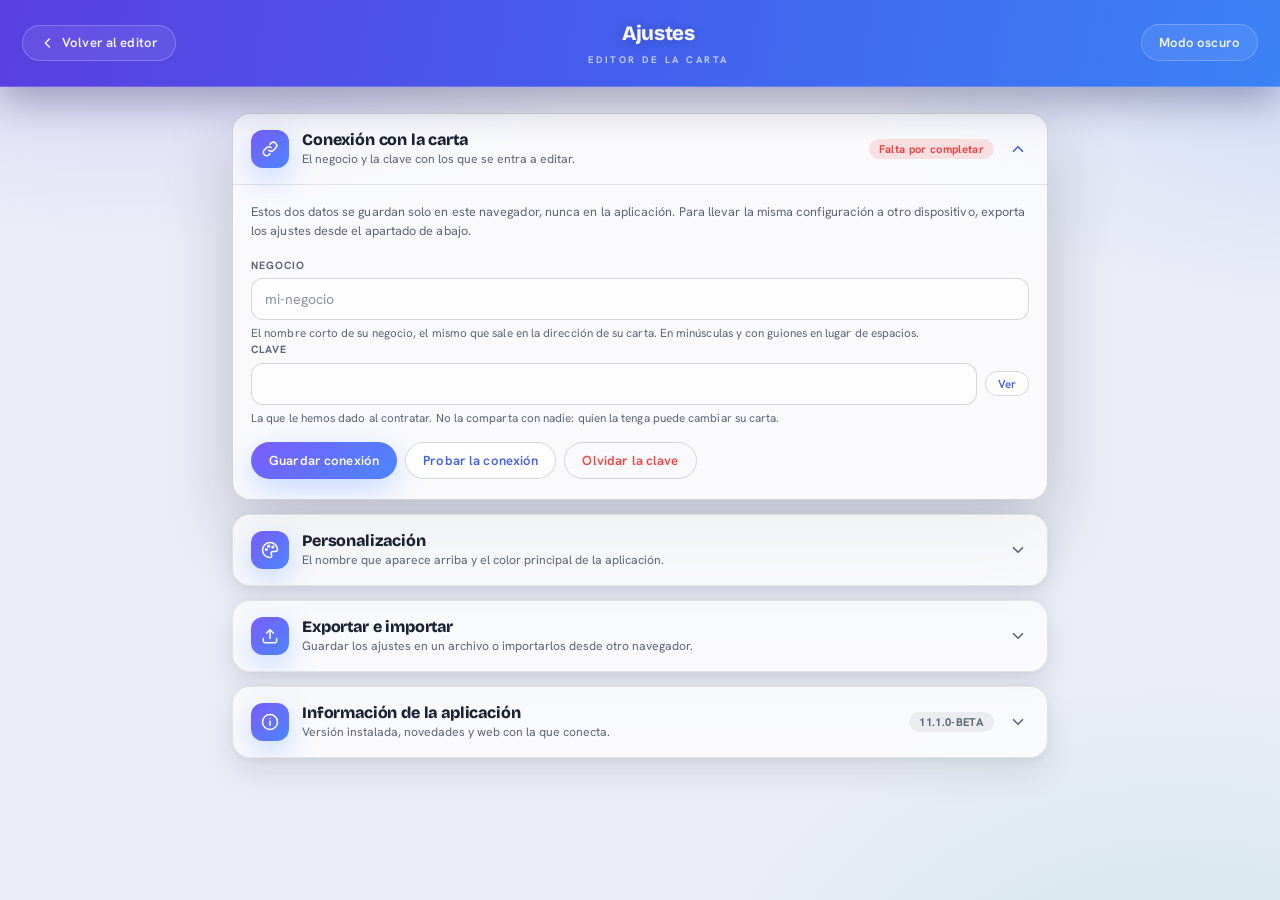
==== commit fa42e51d: "arreglos en ventana PDF y barras que siguen el diseño" ====
--- a/ajustes.html
+++ b/ajustes.html
@@ -31,6 +31,7 @@
 <link href="https://fonts.googleapis.com/css2?family=Bricolage+Grotesque:opsz,wght@12..96,700;12..96,800&family=Hanken+Grotesk:wght@400;500;700&display=swap" rel="stylesheet">
 
 <link rel="stylesheet" href="css/base.css">
+<link rel="stylesheet" href="css/desplazamiento.css">
 <link rel="stylesheet" href="css/botones.css">
 <link rel="stylesheet" href="css/formularios.css">
 <link rel="stylesheet" href="css/barra.css">
--- a/css/base.css
+++ b/css/base.css
@@ -58,9 +58,9 @@
   --linea:rgba(23,29,45,.10);
   --linea-fuerte:rgba(23,29,45,.17);
   --guia:rgba(23,29,45,.14);
-  /* Barra de desplazamiento del panel: negra en el tema claro, muy
-     transparente para que casi no se note, y algo más marcada al pasar
-     el ratón por encima. */
+  /* Color de TODAS las barras de desplazamiento (ver css/desplazamiento.css):
+     negro en el tema claro, muy transparente para que casi no se note, y
+     algo más marcado al pasar el ratón por encima. */
   --desliz:rgba(23,29,45,.20);
   --desliz-fuerte:rgba(23,29,45,.38);
   --pastilla:rgba(23,29,45,.06);
@@ -70,6 +70,11 @@
   --blur:16px;
   --radio:18px; --radio-m:12px; --radio-s:10px;
   --display:"Bricolage Grotesque",system-ui,sans-serif; --texto:"Hanken Grotesk",system-ui,sans-serif;
+  /* Le dice al navegador de qué color es la página. Con esto, lo que
+     pinta él por su cuenta (la lista que se abre en un desplegable, el
+     calendario de una fecha, el relleno al autocompletar) sale claro.
+     Es la pieza que faltaba para que los desplegables se leyeran. */
+  color-scheme:light;
 }
 [data-tema="oscuro"]{
   --marfil:#080B14;                       /* casi negro azulado */
@@ -111,6 +116,9 @@
   --pastilla:rgba(255,255,255,.06);
   --sombra:0 2px 10px rgba(0,0,0,.35),0 18px 42px rgba(0,0,0,.5);
   --sombra-alta:0 30px 80px rgba(0,0,0,.62);
+  /* En oscuro, las listas de los desplegables y demás piezas del
+     navegador se pintan oscuras, con su texto claro. */
+  color-scheme:dark;
 }
 
 *,*::before,*::after{box-sizing:border-box}
--- a/css/desplazamiento.css
+++ b/css/desplazamiento.css
@@ -0,0 +1,56 @@
+/* =========================================================
+   BARRAS DE DESPLAZAMIENTO
+   Un único diseño para TODAS las barras de la aplicación:
+   una pastilla fina, sin carril, del color del texto (negra
+   en el tema claro y blanca en el oscuro) y con aire a los
+   lados para que se vea despegada del borde.
+
+   Nació en el panel de secciones y aquí se convierte en
+   componente: se aplica a cualquier zona que se desplace, de
+   ahora y de las que vengan, sin tener que repetir el estilo.
+
+   Cómo se usa:
+     - Por defecto, ya está puesto en todo.
+     - .sin-desliz   -> esconde la barra (listas que se
+                        arrastran de lado, como la de botones).
+     - .desliz--ancha-> pastilla algo más gruesa, para zonas
+                        grandes como la vista previa del PDF.
+
+   Las medidas y los colores salen de las variables de
+   base.css: cambiarlas ahí cambia todas las barras a la vez.
+   ========================================================= */
+
+:root{
+  --desliz-ancho:10px;        /* grosor total de la barra */
+  --desliz-aire:3px;          /* hueco entre la pastilla y el borde */
+  --desliz-ancho-mas:14px;    /* variante gruesa */
+}
+
+/* ---------- La forma moderna (Firefox y navegadores nuevos) ----------
+   «thin» ya dibuja una barra fina; solo hay que decirle el color de
+   la pastilla y dejar el carril transparente. */
+html{scrollbar-width:thin;scrollbar-color:var(--desliz) transparent}
+*{scrollbar-width:thin;scrollbar-color:var(--desliz) transparent}
+
+/* ---------- La forma de siempre (Chrome, Edge, Safari) ---------- */
+::-webkit-scrollbar{width:var(--desliz-ancho);height:var(--desliz-ancho)}
+::-webkit-scrollbar-track{background:transparent}
+/* El truco del borde transparente con background-clip: el borde no se
+   pinta, así que la pastilla queda más fina y separada del borde. */
+::-webkit-scrollbar-thumb{background-color:var(--desliz);
+  border:var(--desliz-aire) solid transparent;background-clip:content-box;
+  border-radius:100px}
+::-webkit-scrollbar-thumb:hover{background-color:var(--desliz-fuerte)}
+/* El cuadradito donde se cruzan la barra vertical y la horizontal. */
+::-webkit-scrollbar-corner{background:transparent}
+
+/* ---------- Variante: sin barra ----------
+   Para las tiras que se arrastran de lado y no deben enseñarla. */
+.sin-desliz{scrollbar-width:none;-ms-overflow-style:none}
+.sin-desliz::-webkit-scrollbar{display:none}
+
+/* ---------- Variante: pastilla más gruesa ----------
+   En zonas grandes (la hoja del PDF) una barra fina se pierde. */
+.desliz--ancha{scrollbar-width:auto}
+.desliz--ancha::-webkit-scrollbar{width:var(--desliz-ancho-mas);height:var(--desliz-ancho-mas)}
+.desliz--ancha::-webkit-scrollbar-thumb{border-width:4px}
--- a/css/formularios.css
+++ b/css/formularios.css
@@ -17,6 +17,45 @@
 input:focus,textarea:focus{outline:none;border-color:var(--acento-1);background:var(--solido);
   box-shadow:0 0 0 4px var(--acento-tenue)}
 
+/* ---------- Desplegables ----------
+   El aspecto del desplegable cerrado lo ponemos nosotros (mismo relleno,
+   borde y curva que una casilla de escribir, más una flechita dibujada
+   a la derecha).
+
+   La lista que se abre al pulsarlo, en cambio, la pinta el navegador y
+   no se puede maquetar: coge el color de fondo y el de texto de este
+   mismo <select>. Por eso el fondo es OPACO (--solido) y no la veladura
+   translúcida de los <input>: con un fondo casi transparente, en el tema
+   oscuro la lista salía blanca con el texto blanco y no se leía nada.
+   El color-scheme de base.css es la otra mitad del arreglo. */
+select{
+  width:100%;padding:11px 38px 11px 13px;
+  border:1px solid var(--linea-fuerte);border-radius:var(--radio-m);
+  background-color:var(--solido);
+  color:var(--tinta);
+  font-family:inherit;font-size:.88rem;line-height:1.3;
+  cursor:pointer;
+  /* Quitamos la flecha del sistema y ponemos la nuestra: dos rayas en
+     forma de V, dibujadas con degradados para no depender de ninguna
+     imagen ni de ninguna fuente de iconos. */
+  -webkit-appearance:none;-moz-appearance:none;appearance:none;
+  background-image:
+    linear-gradient(45deg,transparent 50%,currentColor 50%),
+    linear-gradient(135deg,currentColor 50%,transparent 50%);
+  background-position:
+    calc(100% - 19px) calc(50% + 1px),
+    calc(100% - 14px) calc(50% + 1px);
+  background-size:5px 5px,5px 5px;
+  background-repeat:no-repeat;
+  transition:border-color .15s,box-shadow .15s;
+}
+select:focus{outline:none;border-color:var(--acento-1);
+  box-shadow:0 0 0 4px var(--acento-tenue)}
+select:disabled{opacity:.55;cursor:not-allowed}
+/* Cada línea de la lista. Algunos navegadores (y Windows) no heredan el
+   color del <select>, así que se lo decimos también aquí. */
+select option{background-color:var(--solido);color:var(--tinta)}
+
 /* Un campo por idioma, uno al lado del otro cuando cabe */
 .par-idiomas{display:grid;gap:10px;grid-template-columns:repeat(auto-fit,minmax(220px,1fr));
   margin-bottom:10px}
